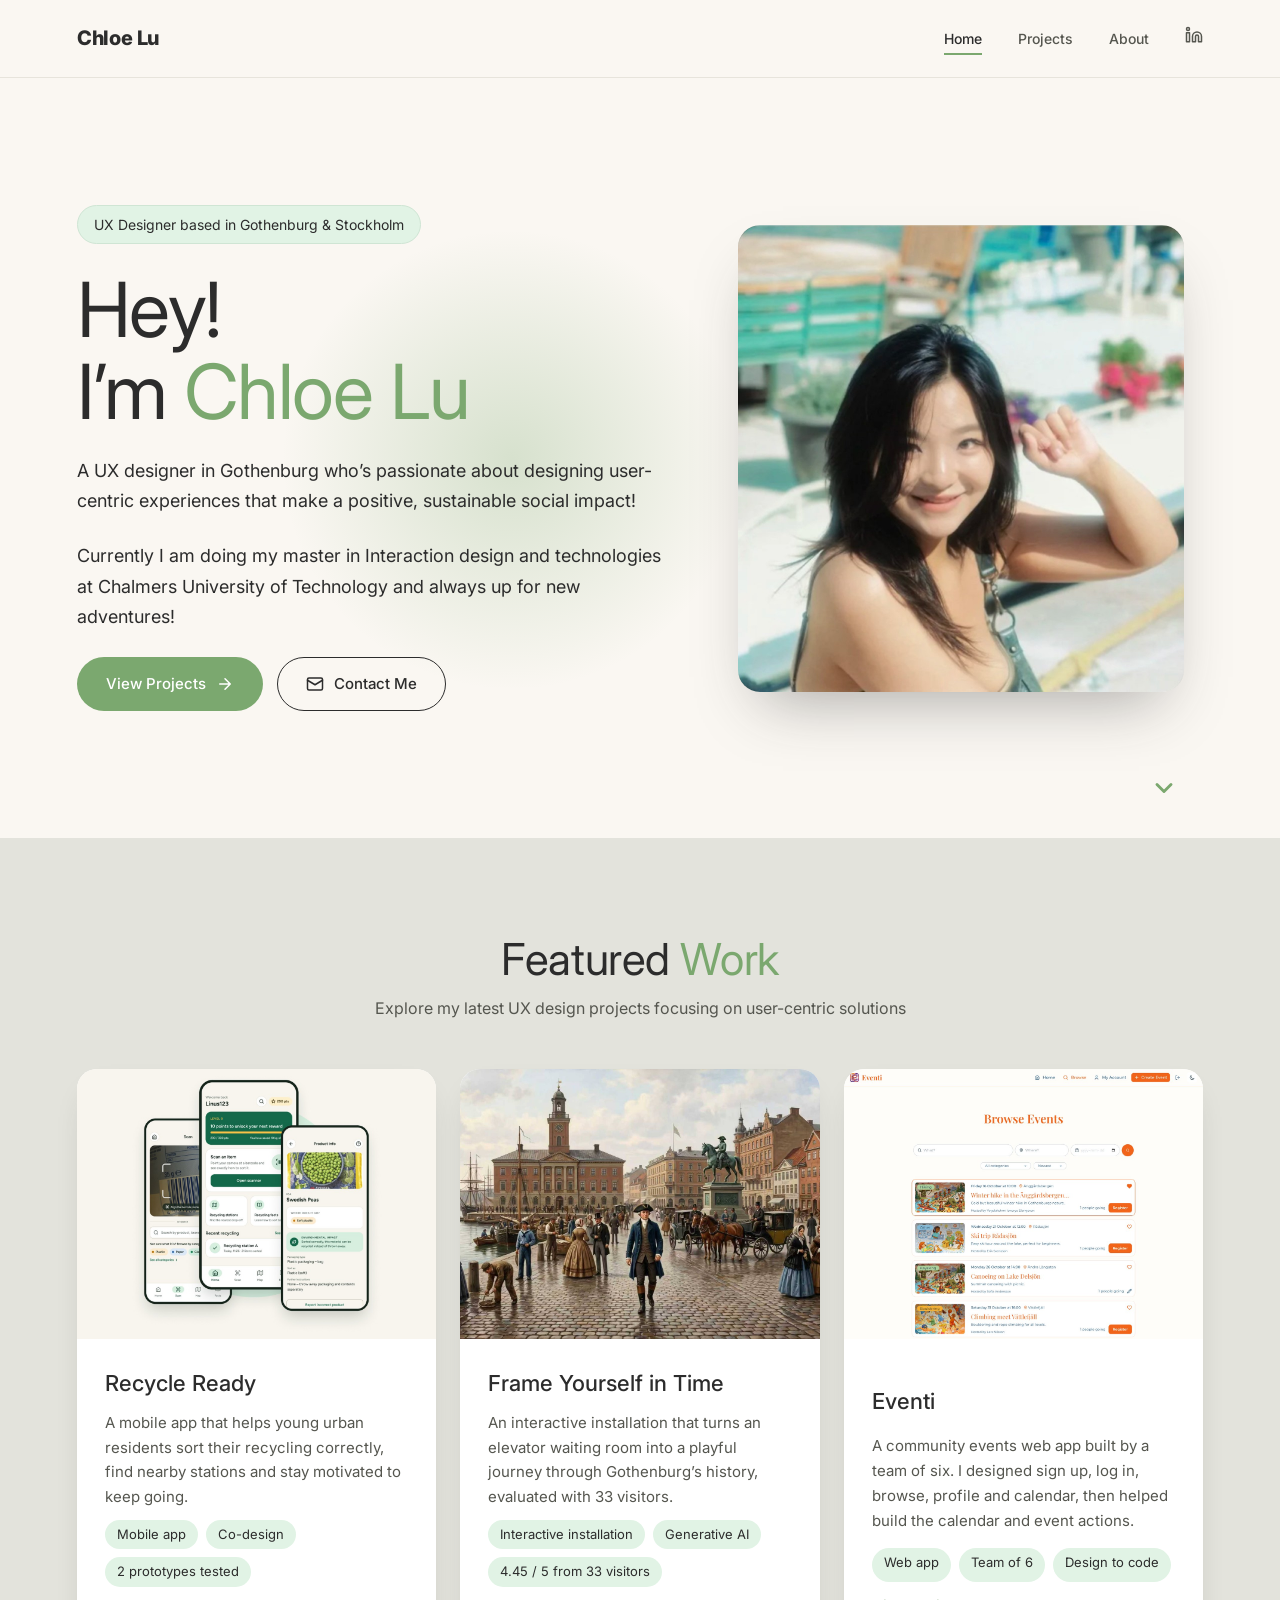
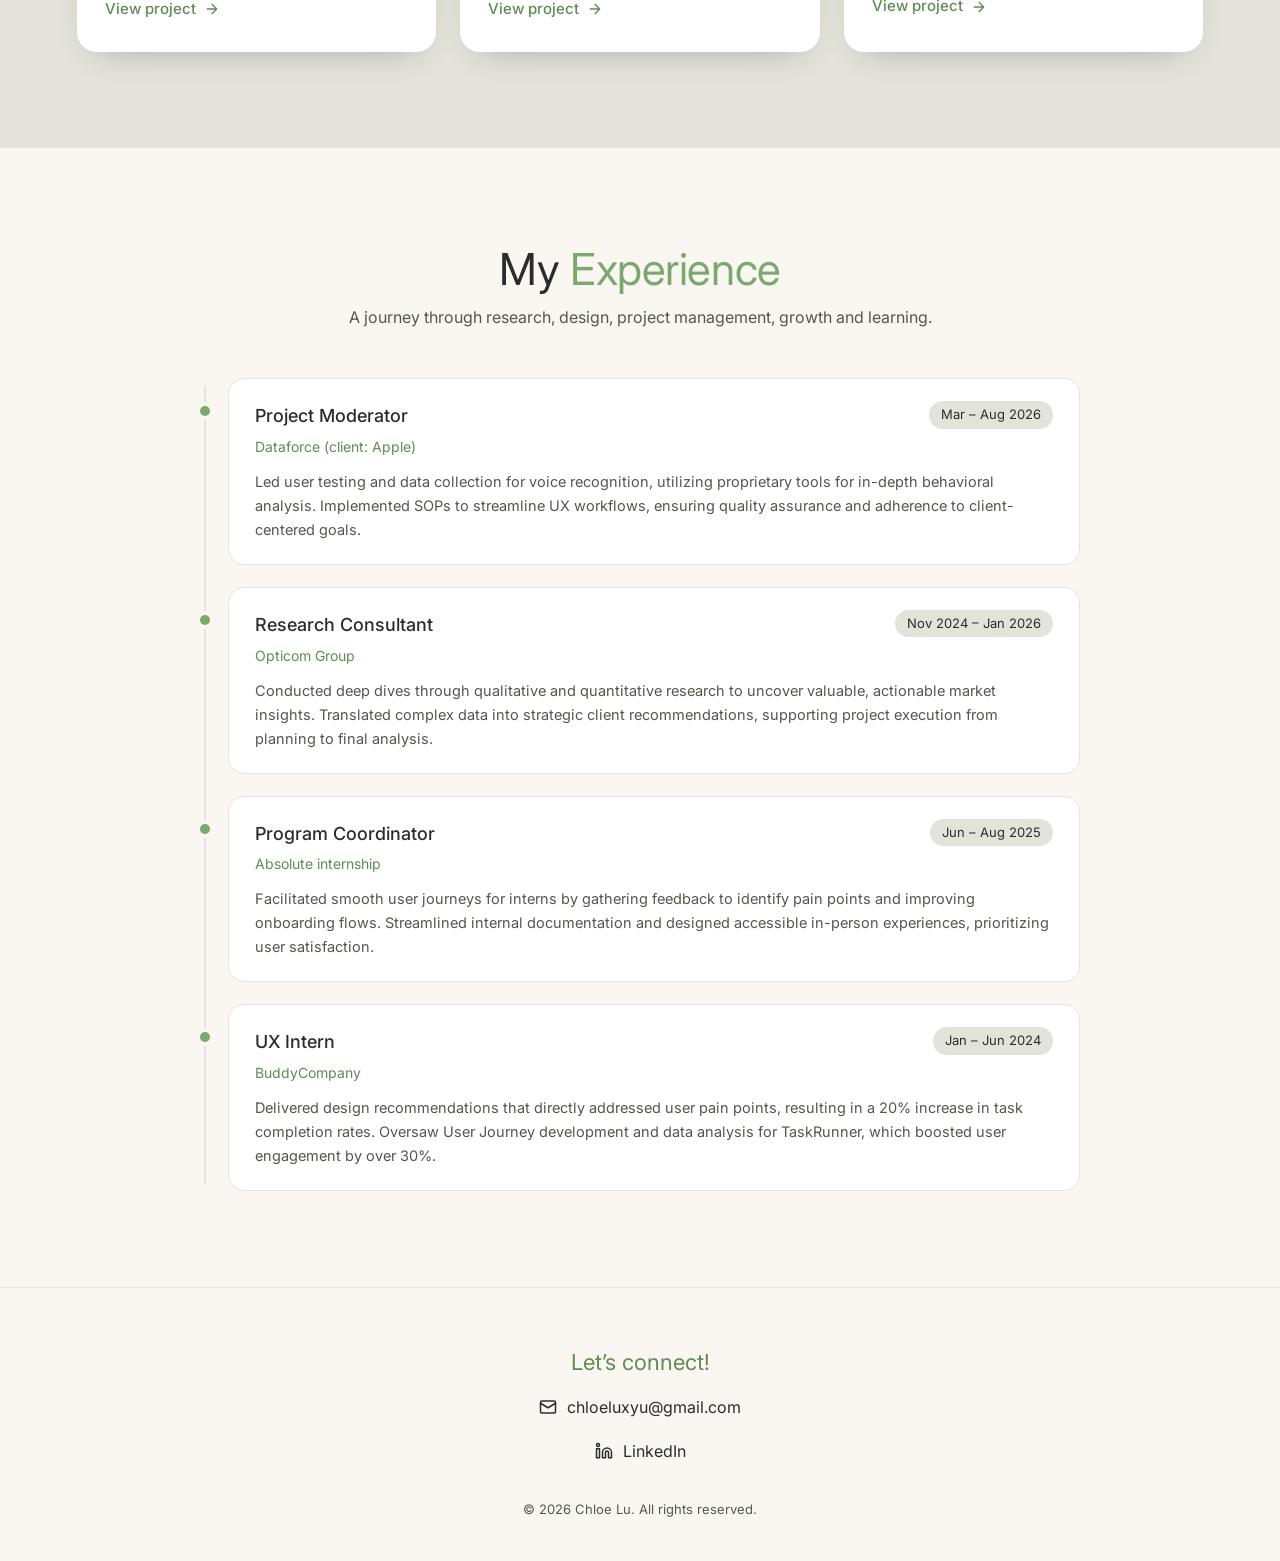
==== index.html @ 7fa3a03c "Fix broken span tag; note availability in Gothenburg and Stockholm" ====
<!doctype html>
<html lang="en">
<head>
  <meta charset="utf-8">
  <meta name="viewport" content="width=device-width, initial-scale=1">
  <title>Chloe Lu · UX Designer in Gothenburg</title>
  <meta name="description" content="Chloe Lu is a UX designer in Gothenburg, studying Interaction Design and Technologies at Chalmers. Case studies in recycling, generative AI and public space.">
  <meta property="og:title" content="Chloe Lu · UX Designer in Gothenburg">
  <meta property="og:description" content="User-centric design for a more sustainable future. Selected work: Recycle Ready and Frame Yourself in Time.">
  <meta property="og:image" content="assets/img/chloe-hero.jpg">
  <link rel="preconnect" href="https://fonts.googleapis.com">
  <link rel="preconnect" href="https://fonts.gstatic.com" crossorigin>
  <link href="https://fonts.googleapis.com/css2?family=Inter:wght@300;400;500;600;800&display=swap" rel="stylesheet">
  <link rel="stylesheet" href="assets/css/home.css">
</head>
<body>
  <a class="skip" href="#main">Skip to content</a>

  <header class="site-header">
    <div class="wrap">
      <a class="brand" href="index.html">Chloe Lu</a>
      <nav class="nav" aria-label="Main">
        <ul>
          <li><a href="index.html" aria-current="page">Home</a></li>
          <li><a href="index.html#projects">Projects</a></li>
          <li><a href="about.html">About</a></li>
          <li><a class="icon-link" href="https://www.linkedin.com/in/chloe-l-699b5a232/" target="_blank" rel="noopener" aria-label="Chloe Lu on LinkedIn"><svg width="18" height="18" viewBox="0 0 24 24" fill="none" stroke="currentColor" stroke-width="2" stroke-linecap="round" stroke-linejoin="round" aria-hidden="true"><path d="M16 8a6 6 0 016 6v7h-4v-7a2 2 0 00-4 0v7h-4v-7a6 6 0 016-6zM2 9h4v12H2zM4 2a2 2 0 110 4 2 2 0 010-4z"/></svg></a></li>
        </ul>
      </nav>
    </div>
  </header>

  <main id="main">
    <!-- HERO -->
    <section class="hero" aria-labelledby="hero-title">
      <div class="wrap">
        <div class="hero-text">
          <span class="tag">UX Designer based in Gothenburg &amp; Stockholm</span>
          <h1 class="h1" id="hero-title">Hey!<br>I’m <span class="accent">Chloe Lu</span></h1>
          <p>A UX designer in Gothenburg who’s passionate about designing user-centric experiences that make a positive, sustainable social impact!</p>
          <p>Currently I am doing my master in Interaction design and technologies at Chalmers University of Technology and always up for new adventures!</p>
          <div class="btn-row">
            <a class="btn primary" href="#projects">View Projects <svg viewBox="0 0 24 24" fill="none" stroke="currentColor" stroke-width="2" stroke-linecap="round" stroke-linejoin="round" aria-hidden="true"><path d="M5 12h14M12 5l7 7-7 7"/></svg></a>
            <a class="btn ghost" href="mailto:chloeluxyu@gmail.com"><svg viewBox="0 0 24 24" fill="none" stroke="currentColor" stroke-width="2" stroke-linecap="round" stroke-linejoin="round" aria-hidden="true"><rect x="2" y="4" width="20" height="16" rx="2"/><path d="M22 7l-10 6L2 7"/></svg> Contact Me</a>
          </div>
        </div>
        <div class="portrait">
          <img src="assets/img/chloe-hero.jpg" alt="Portrait of Chloe Lu smiling" width="446" height="467">
        </div>
      </div>
      <svg class="chev" viewBox="0 0 24 24" fill="none" stroke="currentColor" stroke-width="2.5" stroke-linecap="round" stroke-linejoin="round" aria-hidden="true"><path d="M6 9l6 6 6-6"/></svg>
    </section>

    <!-- FEATURED WORK -->
    <section class="featured" id="projects" aria-labelledby="work-title">
      <div class="wrap">
        <h2 class="h2" id="work-title">Featured <span class="accent">Work</span></h2>
        <p class="sub">Explore my latest UX design projects focusing on user-centric solutions</p>
        <div class="cards">
          <a class="work" href="projects/recycle-ready.html">
            <img src="assets/img/card-recycle-ready.jpg" alt="Screens from the Recycle Ready recycling app" loading="lazy">
            <div class="body">
              <h3>Recycle Ready</h3>
              <p>A mobile app that helps young urban residents sort their recycling correctly, find nearby stations and stay motivated to keep going.</p>
              <div class="badges"><span class="badge">Mobile app</span><span class="badge">Co-design</span><span class="badge">2 prototypes tested</span></div>
              <span class="link">View project <svg width="16" height="16" viewBox="0 0 24 24" fill="none" stroke="currentColor" stroke-width="2" stroke-linecap="round" stroke-linejoin="round" aria-hidden="true"><path d="M5 12h14M12 5l7 7-7 7"/></svg></span>
            </div>
          </a>
          <a class="work" href="projects/frame-yourself-in-time.html">
            <img src="assets/img/card-frame-yourself-in-time.jpg" alt="Painting of Gustav Adolfs Torg in 1861 with a visitor's historical character walking through the square" loading="lazy">
            <div class="body">
              <h3>Frame Yourself in Time</h3>
              <p>An interactive installation that turns an elevator waiting room into a playful journey through Gothenburg’s history, evaluated with 33 visitors.</p>
              <div class="badges"><span class="badge">Interactive installation</span><span class="badge">Generative AI</span><span class="badge">4.45 / 5 from 33 visitors</span></div>
              <span class="link">View project <svg width="16" height="16" viewBox="0 0 24 24" fill="none" stroke="currentColor" stroke-width="2" stroke-linecap="round" stroke-linejoin="round" aria-hidden="true"><path d="M5 12h14M12 5l7 7-7 7"/></svg></span>
            </div>
          </a>
          <a class="work" href="projects/eventi.html">
            <img src="assets/img/card-eventi.jpg" alt="The Eventi app's Browse Events page" loading="lazy">
            <div class="body">
              <h3>Eventi</h3>
              <p>A community events web app built by a team of six. I designed sign up, log in, browse, profile and calendar, then helped build the calendar and event actions.</p>
              <div class="badges"><span class="badge">Web app</span><span class="badge">Team of 6</span><span class="badge">Design to code</span></div>
              <span class="link">View project <svg width="16" height="16" viewBox="0 0 24 24" fill="none" stroke="currentColor" stroke-width="2" stroke-linecap="round" stroke-linejoin="round" aria-hidden="true"><path d="M5 12h14M12 5l7 7-7 7"/></svg></span>
            </div>
          </a>
        </div>
      </div>
    </section>

    <!-- EXPERIENCE -->
    <section class="experience" aria-labelledby="exp-title">
      <div class="wrap">
        <h2 class="h2" id="exp-title">My <span class="accent">Experience</span></h2>
        <p class="sub">A journey through research, design, project management, growth and learning.</p>
        <ol class="timeline">
 <li><article class="role">
            <div class="top"><h3>Project Moderator</h3><span class="when">Mar – Aug 2026</span></div>
            <span class="org">Dataforce (client: Apple)</span>
            <p>Led user testing and data collection for voice recognition, utilizing proprietary tools for in-depth behavioral analysis. Implemented SOPs to streamline UX workflows, ensuring quality assurance and adherence to client-centered goals.</p>
          </article></li>
          <li><article class="role">
            <div class="top"><h3>Research Consultant</h3><span class="when">Nov 2024 – Jan 2026</span></div>
            <span class="org">Opticom Group</span>
            <p>Conducted deep dives through qualitative and quantitative research to uncover valuable, actionable market insights. Translated complex data into strategic client recommendations, supporting project execution from planning to final analysis.</p>
          </article></li>
          <li><article class="role">
            <div class="top"><h3>Program Coordinator</h3><span class="when">Jun – Aug 2025</span></div>
            <span class="org">Absolute internship</span>
            <p>Facilitated smooth user journeys for interns by gathering feedback to identify pain points and improving onboarding flows. Streamlined internal documentation and designed accessible in-person experiences, prioritizing user satisfaction.</p>
          </article></li>
          <li><article class="role">
            <div class="top"><h3>UX Intern</h3><span class="when">Jan – Jun 2024</span></div>
            <span class="org">BuddyCompany</span>
            <p>Delivered design recommendations that directly addressed user pain points, resulting in a 20% increase in task completion rates. Oversaw User Journey development and data analysis for TaskRunner, which boosted user engagement by over 30%.</p>
          </article></li>
        </ol>
      </div>
    </section>

    <!-- CONNECT -->
    <section class="connect" id="contact" aria-labelledby="connect-title">
      <div class="wrap">
        <h2 id="connect-title">Let’s connect!</h2>
        <a class="mail" href="mailto:chloeluxyu@gmail.com"><svg width="18" height="18" viewBox="0 0 24 24" fill="none" stroke="currentColor" stroke-width="2" stroke-linecap="round" stroke-linejoin="round" aria-hidden="true"><rect x="2" y="4" width="20" height="16" rx="2"/><path d="M22 7l-10 6L2 7"/></svg> chloeluxyu@gmail.com</a>
        <p style="margin:14px 0 0"><a class="mail" href="https://www.linkedin.com/in/chloe-l-699b5a232/" target="_blank" rel="noopener"><svg width="18" height="18" viewBox="0 0 24 24" fill="none" stroke="currentColor" stroke-width="2" stroke-linecap="round" stroke-linejoin="round" aria-hidden="true"><path d="M16 8a6 6 0 016 6v7h-4v-7a2 2 0 00-4 0v7h-4v-7a6 6 0 016-6zM2 9h4v12H2zM4 2a2 2 0 110 4 2 2 0 010-4z"/></svg> LinkedIn</a></p>
        <small>© 2026 Chloe Lu. All rights reserved.</small>
      </div>
    </section>
  </main>
</body>
</html>
---- assets/css/home.css ----
/* Chloe Lu portfolio – Home and About
   Palette and type taken from the Figma "Portfolio website" file. */

:root {
  --bg: #faf7f2;
  --card: #ffffff;
  --ink: #2c2c2c;
  --ink-soft: #55564f;
  --sage: #7ba86f;
  --sage-deep: #5f8c54;
  --mint: #e1f3e5;
  --mist: #e3e3dc;
  --sand: #d7c7a2;
  --line: #e7e4dc;
  --radius: 20px;
  --maxw: 1180px;
  --gutter: clamp(20px, 6vw, 100px);
  --font: "Inter", system-ui, -apple-system, "Segoe UI", Roboto, sans-serif;
}

*, *::before, *::after { box-sizing: border-box; }
html { scroll-behavior: smooth; }
body { margin: 0; font-family: var(--font); font-size: 16px; line-height: 1.65; color: var(--ink); background: var(--bg); -webkit-font-smoothing: antialiased; }
img { display: block; max-width: 100%; }
a { color: inherit; }
:focus-visible { outline: 3px solid var(--sage); outline-offset: 3px; border-radius: 8px; }

.skip { position: absolute; left: -999px; top: 0; background: var(--ink); color: #fff; padding: 10px 16px; z-index: 100; border-radius: 0 0 12px 0; }
.skip:focus { left: 0; }

.wrap { width: 100%; max-width: calc(var(--maxw) + var(--gutter) * 2); margin: 0 auto; padding-inline: var(--gutter); }
.accent { color: var(--sage); }
section[id] { scroll-margin-top: 72px; }

/* header */
.site-header { border-bottom: 1px solid var(--line); background: var(--bg); position: sticky; top: 0; z-index: 20; }
.site-header .wrap { display: flex; align-items: center; justify-content: space-between; padding-block: 22px; }
.brand { font-weight: 800; font-size: 20px; text-decoration: none; letter-spacing: -0.01em; }
.nav ul { display: flex; gap: 36px; list-style: none; margin: 0; padding: 0; }
.nav a { text-decoration: none; font-size: 14px; font-weight: 500; color: var(--ink-soft); padding-bottom: 6px; border-bottom: 2px solid transparent; }
.nav a:hover { color: var(--ink); }
.nav a[aria-current="page"] { color: var(--ink); border-bottom-color: var(--sage); }

/* buttons */
.btn-row { display: flex; flex-wrap: wrap; gap: 14px; }
.btn { display: inline-flex; align-items: center; gap: 10px; padding: 14px 28px; border-radius: 999px; font-weight: 500; font-size: 15px; text-decoration: none; border: 1.5px solid transparent; transition: transform .15s ease, box-shadow .15s ease, background .15s ease; }
.btn:hover { transform: translateY(-2px); box-shadow: 0 10px 22px -12px rgba(44,44,44,.45); }
.btn svg { width: 18px; height: 18px; flex: none; }
.btn.primary { background: var(--sage); color: #fff; }
.btn.primary:hover { background: var(--sage-deep); }
.btn.ghost { background: transparent; border-color: var(--ink); color: var(--ink); }
.btn.on-sage { border-color: #fff; color: #fff; }
.btn.on-sage.solid { background: #fff; color: var(--ink); }

/* headings */
.h1 { font-size: clamp(48px, 7vw, 76px); line-height: 1.08; font-weight: 400; letter-spacing: -0.02em; margin: 0; }
.h2 { font-size: clamp(32px, 4vw, 44px); line-height: 1.15; font-weight: 400; letter-spacing: -0.01em; margin: 0; text-align: center; }
.sub { text-align: center; color: var(--ink-soft); margin: 10px 0 0; }
.tag { display: inline-block; padding: 7px 16px; border-radius: 999px; background: var(--mint); border: 1px solid #cfe5d4; font-size: 14px; }

/* hero */
.hero { position: relative; overflow: hidden; }
.hero .wrap { display: grid; grid-template-columns: 1.1fr .9fr; gap: 48px; align-items: center; min-height: min(86vh, 760px); padding-block: 72px; }
.hero::before { content: ""; position: absolute; left: 22%; top: 20%; width: 460px; height: 460px; border-radius: 50%; background: radial-gradient(closest-side, rgba(123,168,111,.28), rgba(123,168,111,0)); pointer-events: none; }
.hero-text { position: relative; display: grid; gap: 24px; justify-items: start; }
.hero-text p { margin: 0; max-width: 34em; font-size: 18px; line-height: 1.7; }
.portrait { position: relative; justify-self: center; width: min(446px, 100%); }
.portrait img { width: 100%; aspect-ratio: 446 / 467; object-fit: cover; border-radius: 22px; box-shadow: 0 30px 60px -24px rgba(44,44,44,.4); }
.chev { position: absolute; right: 8%; bottom: 36px; width: 28px; color: var(--sage); }

/* featured work */
.featured { background: var(--mist); padding-block: clamp(56px, 8vw, 96px); }
.cards { display: grid; grid-template-columns: repeat(auto-fit, minmax(300px, 1fr)); gap: 32px; margin-top: 48px; }
@media (min-width: 1100px) { .cards { grid-template-columns: repeat(3, 1fr); gap: 24px; } }
.work { display: grid; background: var(--card); border-radius: var(--radius); overflow: hidden; text-decoration: none; box-shadow: 0 14px 34px -22px rgba(44,44,44,.45); transition: transform .2s ease, box-shadow .2s ease; }
.work:hover { transform: translateY(-4px); box-shadow: 0 24px 44px -22px rgba(44,44,44,.5); }
.work img { width: 100%; aspect-ratio: 4 / 3; object-fit: cover; }
.work .body { padding: 26px 28px 30px; display: grid; gap: 10px; }
.work h3 { margin: 0; font-size: 22px; font-weight: 500; }
.work p { margin: 0; color: var(--ink-soft); font-size: 15px; }
.badges { display: flex; flex-wrap: wrap; gap: 8px; }
.badge { padding: 4px 12px; border-radius: 999px; background: var(--mint); font-size: 13px; }
.link { color: var(--sage-deep); font-weight: 500; font-size: 15px; display: inline-flex; gap: 8px; align-items: center; }

/* experience */
.experience { padding-block: clamp(56px, 8vw, 96px); }
.timeline { list-style: none; margin: 48px auto 0; padding: 0 0 0 28px; max-width: 880px; position: relative; display: grid; gap: 22px; }
.timeline::before { content: ""; position: absolute; left: 4px; top: 8px; bottom: 8px; width: 2px; background: var(--line); }
.timeline li { position: relative; }
.timeline li::before { content: ""; position: absolute; left: -28px; top: 28px; width: 10px; height: 10px; border-radius: 50%; background: var(--sage); box-shadow: 0 0 0 4px var(--bg); }
.role { background: var(--card); border: 1px solid var(--line); border-radius: 16px; padding: 22px 26px; display: grid; gap: 4px; }
.role .top { display: flex; justify-content: space-between; align-items: flex-start; gap: 16px; }
.role h3 { margin: 0; font-size: 18px; font-weight: 500; }
.role .org { color: var(--sage-deep); font-size: 14px; }
.role .when { white-space: nowrap; background: var(--mist); font-size: 13px; padding: 3px 12px; border-radius: 999px; }
.role p { margin: 8px 0 0; font-size: 14.5px; color: var(--ink-soft); }

/* connect */
.connect { text-align: center; padding-block: 56px 40px; border-top: 1px solid var(--line); }
.connect h2 { margin: 0 0 14px; font-size: 22px; font-weight: 400; color: var(--sage-deep); }
.connect a.mail { display: inline-flex; gap: 10px; align-items: center; text-decoration: none; }
.connect a.mail:hover { color: var(--sage-deep); }
.connect small { display: block; margin-top: 32px; color: var(--ink-soft); font-size: 13px; }

/* ---------- About ---------- */
.about-hero { background: var(--mint); position: relative; overflow: hidden; }
.about-hero .wrap { display: grid; grid-template-columns: 1.2fr .8fr; gap: 56px; align-items: center; padding-block: 72px; }
.about-hero .text { display: grid; gap: 20px; justify-items: start; }
.about-hero .role-line { margin: 0; font-size: 18px; color: var(--ink-soft); }
.about-hero .bio { margin: 6px 0 0; max-width: 36em; font-size: 16.5px; line-height: 1.75; }
.about-hero .photo { justify-self: center; width: min(360px, 100%); }
.about-hero .photo img { width: 100%; aspect-ratio: 576 / 825; object-fit: cover; border-radius: 22px; box-shadow: 0 30px 60px -24px rgba(44,44,44,.4); }
.section { padding-block: clamp(56px, 8vw, 96px); }
.panel { background: var(--mist); }
.grid-2 { display: grid; grid-template-columns: repeat(2, 1fr); gap: 28px; margin-top: 44px; }
.grid-3 { display: grid; grid-template-columns: repeat(3, 1fr); gap: 24px; margin-top: 44px; }
.tile { background: var(--card); border: 1px solid var(--line); border-radius: var(--radius); padding: 32px; display: grid; gap: 12px; align-content: start; }
.tile .ico { width: 44px; height: 44px; border-radius: 50%; background: var(--mint); display: grid; place-items: center; color: var(--sage-deep); }
.tile .ico svg { width: 22px; height: 22px; }
.tile h3 { margin: 6px 0 0; font-size: 19px; font-weight: 500; }
.tile p { margin: 0; color: var(--ink-soft); font-size: 15px; }
.moments { display: flex; flex-wrap: wrap; justify-content: center; gap: 32px 44px; margin-top: 44px; }
.moment { display: grid; justify-items: center; gap: 12px; font-size: 14px; }
.moment span.emoji { width: 84px; height: 84px; border-radius: 50%; background: var(--card); display: grid; place-items: center; font-size: 40px; box-shadow: 0 12px 24px -16px rgba(44,44,44,.5); transition: transform .2s ease; }
.moment:hover span.emoji { transform: translateY(-6px) scale(1.05); }
.cta { background: var(--sage); color: #fff; text-align: center; padding-block: 72px; }
.cta h2 { margin: 0; font-size: clamp(28px, 3.4vw, 36px); font-weight: 400; }
.cta p { max-width: 30em; margin: 14px auto 28px; opacity: .95; }
.cta .btn-row { justify-content: center; }

@media (max-width: 900px) {
  .hero .wrap, .about-hero .wrap { grid-template-columns: 1fr; padding-block: 48px; min-height: 0; }
  .portrait, .about-hero .photo { order: -1; width: min(320px, 80%); }
  .hero::before { left: 5%; top: 6%; }
  .chev { display: none; }
  .cards, .grid-2, .grid-3 { grid-template-columns: 1fr; }
  .site-header .wrap { padding-block: 16px; }
  .nav ul { gap: 20px; }
}
@media (max-width: 560px) {
  .role .top { flex-direction: column; gap: 6px; }
  .moments { gap: 24px 28px; }
}
@media (prefers-reduced-motion: reduce) {
  html { scroll-behavior: auto; }
  .btn, .work, .moment span.emoji { transition: none; }
}

.nav a.icon-link { display: inline-flex; padding-bottom: 6px; color: var(--ink-soft); }
.nav a.icon-link:hover { color: var(--sage-deep); }

/* ---------- Life in Moments ---------- */
.moments-sec { background: var(--mist); }
.bubbles { position: relative; display: flex; flex-wrap: wrap; justify-content: center; align-items: flex-start; gap: 20px 36px; margin: 48px auto 8px; max-width: 980px; min-height: 250px; }
.bubble { all: unset; box-sizing: border-box; cursor: pointer; display: grid; justify-items: center; gap: 12px; font-size: 14px; color: var(--ink); animation: bob 6s ease-in-out infinite; }
.bubble .orb { width: 110px; height: 110px; border-radius: 50%; background: rgba(255,255,255,.7); box-shadow: 0 14px 28px -18px rgba(44,44,44,.55), inset 0 0 0 8px rgba(225,243,229,.9); display: grid; place-items: center; font-size: 52px; transition: transform .25s ease, box-shadow .25s ease; }
.bubble:hover .orb, .bubble:focus-visible .orb { transform: scale(1.08); box-shadow: 0 22px 34px -18px rgba(44,44,44,.6), inset 0 0 0 8px rgba(123,168,111,.35); }
.bubble[aria-expanded="true"] .orb { background: var(--sage); box-shadow: 0 18px 30px -16px rgba(95,140,84,.8); }
.bubble:focus-visible { outline: 3px solid var(--sage); outline-offset: 6px; border-radius: 24px; }
.b1 { animation-delay: 0s; margin-top: 8px; } .b2 { animation-delay: -1.2s; margin-top: 56px; } .b3 { animation-delay: -2.4s; margin-top: 0; }
.b4 { animation-delay: -3.6s; margin-top: 44px; } .b5 { animation-delay: -4.8s; margin-top: 12px; }
@keyframes bob { 0%,100% { transform: translateY(0); } 50% { transform: translateY(-12px); } }

.gallery-panel { position: relative; margin: 36px auto 0; padding: 36px 28px 32px; background: var(--card); border: 1px solid var(--line); border-radius: 28px; box-shadow: 0 30px 60px -34px rgba(44,44,44,.5); text-align: center; }
.gallery-panel[hidden] { display: none; }
.gallery-panel.in { animation: panelIn .35s ease both; }
@keyframes panelIn { from { opacity: 0; transform: translateY(14px) scale(.985); } to { opacity: 1; transform: none; } }
.g-emoji { font-size: 40px; line-height: 1; }
.g-title { margin: 6px 0 24px; font-size: 32px; font-weight: 400; }
.g-close { all: unset; cursor: pointer; position: absolute; top: 18px; right: 18px; width: 40px; height: 40px; border-radius: 50%; background: #fff; box-shadow: 0 4px 12px rgba(44,44,44,.18); display: grid; place-items: center; }
.g-close:hover { background: var(--mint); }
.g-close:focus-visible { outline: 3px solid var(--sage); outline-offset: 3px; }
.g-row { display: flex; gap: 16px; overflow-x: auto; padding: 8px 4px 18px; scroll-snap-type: x proximity; justify-content: safe center; }
.g-row figure { margin: 0; flex: 0 0 auto; scroll-snap-align: center; }
.g-row img { height: 300px; width: 349px; max-width: 78vw; object-fit: cover; border-radius: 16px; box-shadow: 0 14px 26px -16px rgba(44,44,44,.55); background: var(--mist); transition: transform .25s ease; }
.g-row img:hover { transform: translateY(-4px); }

@media (max-width: 700px) {
  .bubble .orb { width: 88px; height: 88px; font-size: 42px; }
  .bubbles { gap: 16px 20px; }
  .b2, .b4 { margin-top: 24px; }
  .g-row img { height: 256px; width: 298px; }
  .gallery-panel { padding: 30px 14px 22px; }
}
@media (prefers-reduced-motion: reduce) { .bubble, .gallery-panel.in { animation: none; } .bubble .orb, .g-row img { transition: none; } }
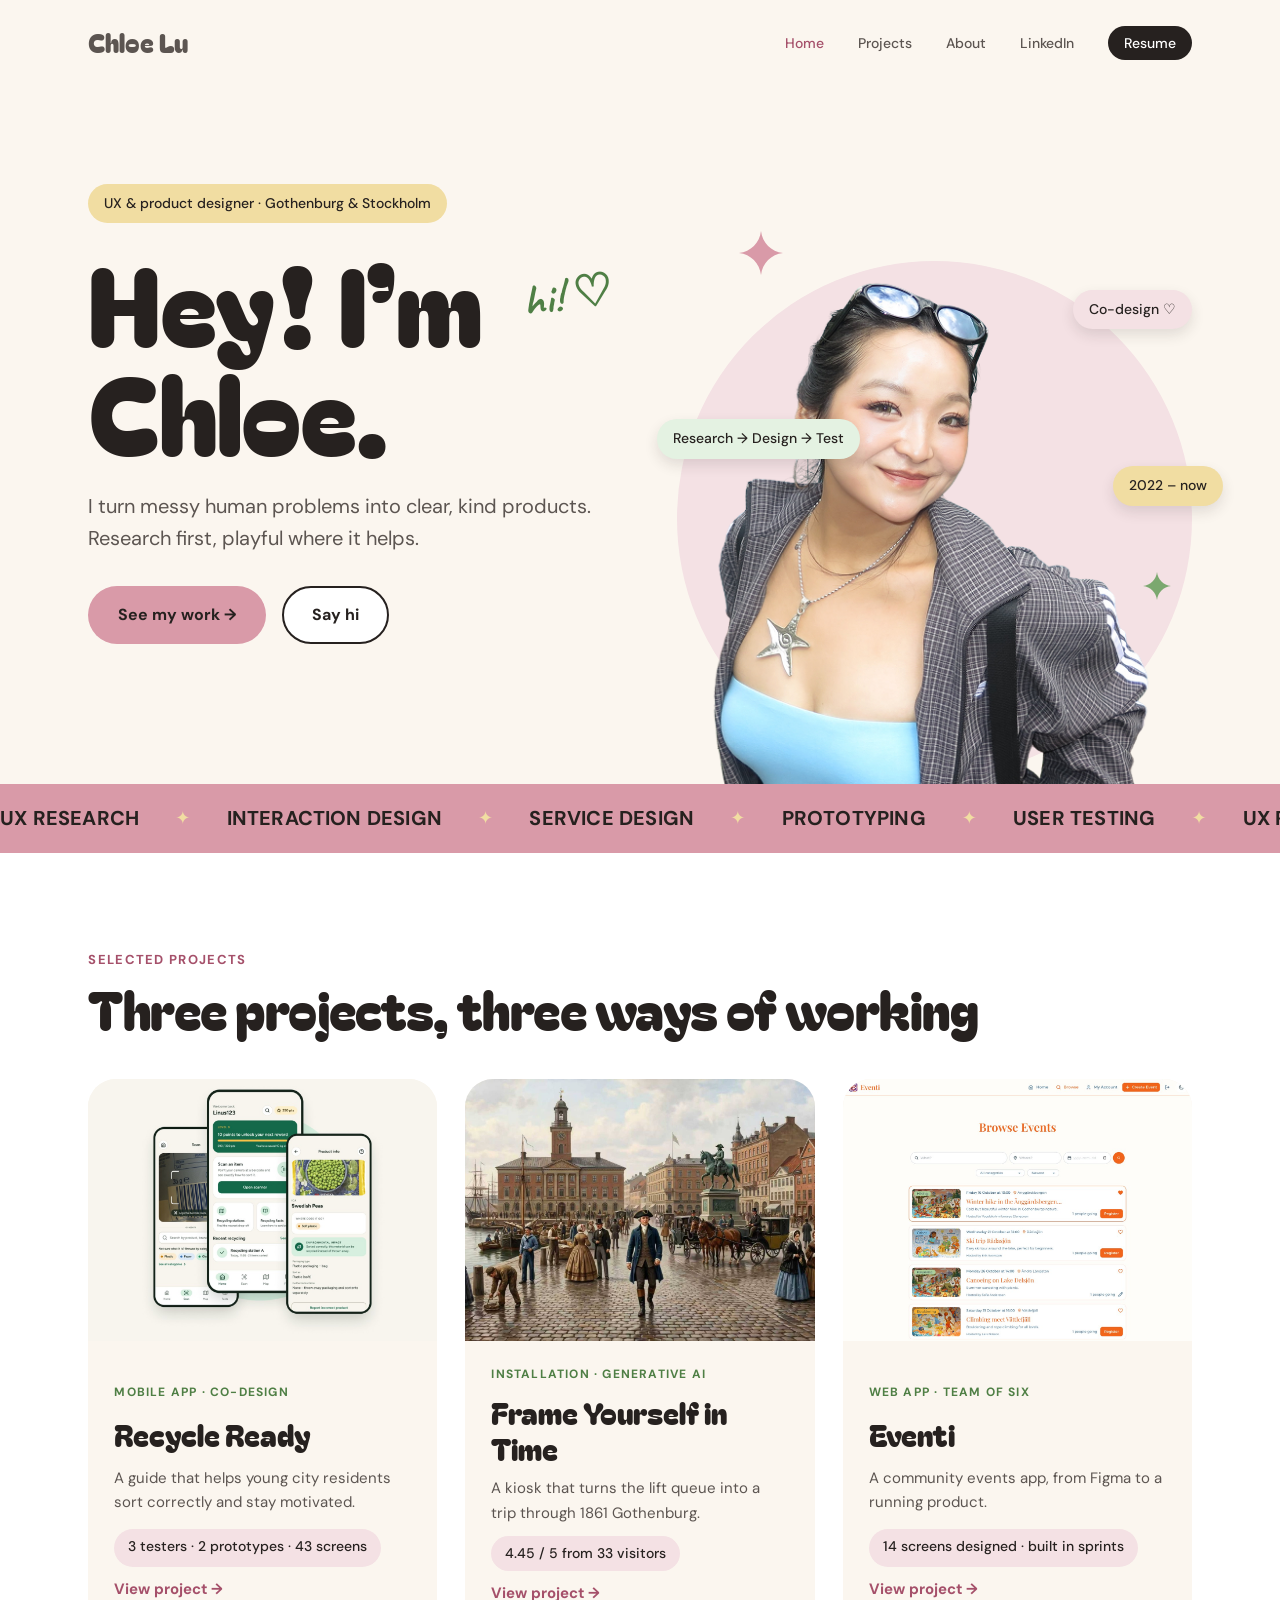
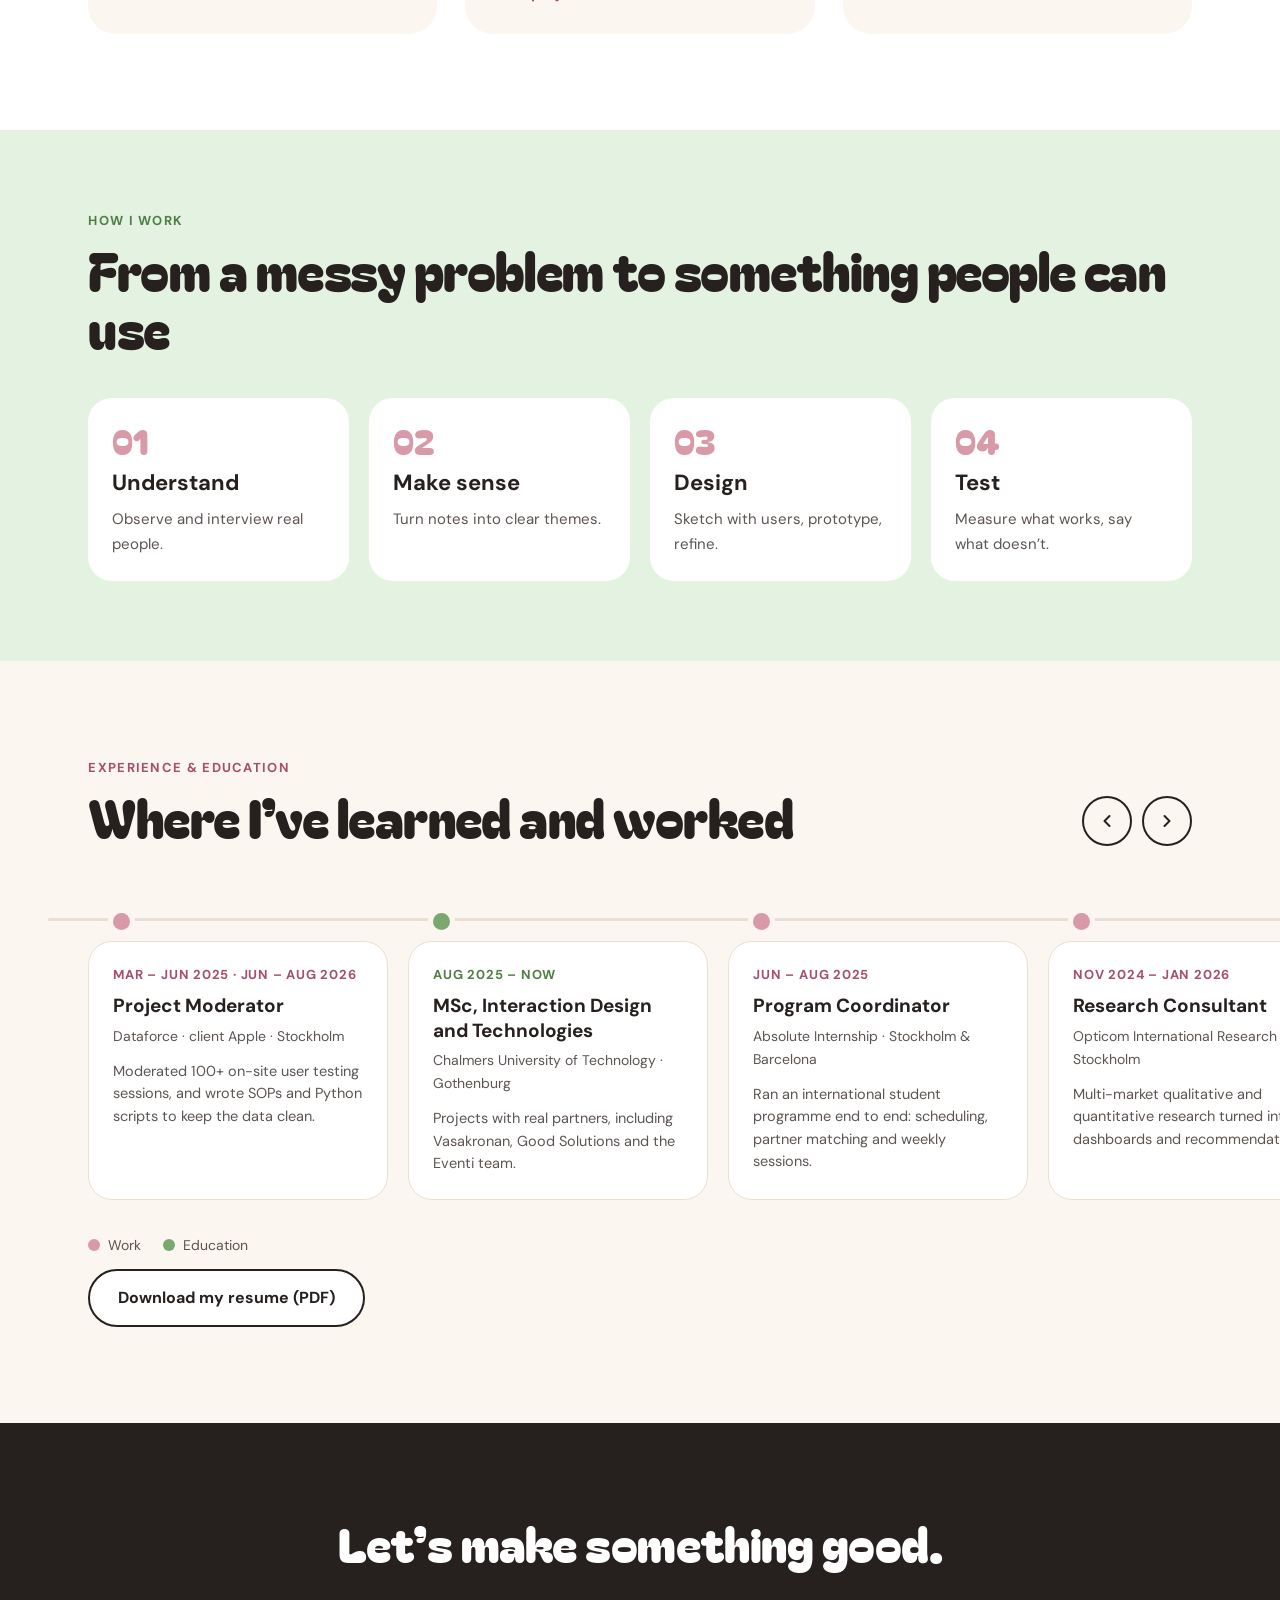
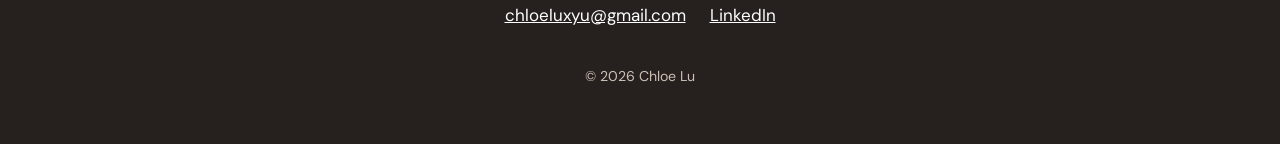
==== commit 7344d837: "Homepage v2: dusty rose theme, cut-out hero, horizontal timeline, resume links (PDF not yet added)" ====
--- a/index.html
+++ b/index.html
@@ -3,130 +3,163 @@
 <head>
   <meta charset="utf-8">
   <meta name="viewport" content="width=device-width, initial-scale=1">
-  <title>Chloe Lu · UX Designer in Gothenburg</title>
-  <meta name="description" content="Chloe Lu is a UX designer in Gothenburg, studying Interaction Design and Technologies at Chalmers. Case studies in recycling, generative AI and public space.">
-  <meta property="og:title" content="Chloe Lu · UX Designer in Gothenburg">
-  <meta property="og:description" content="User-centric design for a more sustainable future. Selected work: Recycle Ready and Frame Yourself in Time.">
-  <meta property="og:image" content="assets/img/chloe-hero.jpg">
+  <title>Chloe Lu · UX & product designer in Gothenburg and Stockholm</title>
+  <meta name="description" content="Chloe Lu is a UX and product designer in Gothenburg and Stockholm. Research first, playful where it helps. Selected projects: Recycle Ready, Frame Yourself in Time and Eventi.">
+  <meta property="og:title" content="Chloe Lu · UX & product designer">
+  <meta property="og:description" content="Research first, playful where it helps. Selected projects in recycling, generative AI and community events.">
+  <meta property="og:image" content="assets/img/card-frame-yourself-in-time.jpg">
   <link rel="preconnect" href="https://fonts.googleapis.com">
   <link rel="preconnect" href="https://fonts.gstatic.com" crossorigin>
-  <link href="https://fonts.googleapis.com/css2?family=Inter:wght@300;400;500;600;800&display=swap" rel="stylesheet">
-  <link rel="stylesheet" href="assets/css/home.css">
+  <link href="https://fonts.googleapis.com/css2?family=Bagel+Fat+One&family=Caveat:wght@700&family=DM+Sans:wght@400;500;700&display=swap" rel="stylesheet">
+  <link rel="stylesheet" href="assets/css/home2.css">
 </head>
 <body>
   <a class="skip" href="#main">Skip to content</a>
 
-  <header class="site-header">
+  <header class="hero" aria-label="Introduction">
     <div class="wrap">
-      <a class="brand" href="index.html">Chloe Lu</a>
       <nav class="nav" aria-label="Main">
+        <a class="brand" href="index.html">Chloe Lu</a>
         <ul>
           <li><a href="index.html" aria-current="page">Home</a></li>
-          <li><a href="index.html#projects">Projects</a></li>
+          <li><a href="#projects">Projects</a></li>
           <li><a href="about.html">About</a></li>
-          <li><a class="icon-link" href="https://www.linkedin.com/in/chloe-l-699b5a232/" target="_blank" rel="noopener" aria-label="Chloe Lu on LinkedIn"><svg width="18" height="18" viewBox="0 0 24 24" fill="none" stroke="currentColor" stroke-width="2" stroke-linecap="round" stroke-linejoin="round" aria-hidden="true"><path d="M16 8a6 6 0 016 6v7h-4v-7a2 2 0 00-4 0v7h-4v-7a6 6 0 016-6zM2 9h4v12H2zM4 2a2 2 0 110 4 2 2 0 010-4z"/></svg></a></li>
+          <li><a href="https://www.linkedin.com/in/chloe-l-699b5a232/" target="_blank" rel="noopener">LinkedIn</a></li>
+          <li><a class="resume" href="assets/Chloe-Lu-Resume.pdf" target="_blank" rel="noopener">Resume</a></li>
         </ul>
       </nav>
+
+      <div class="hero-grid" id="main">
+        <div class="hero-text">
+          <span class="tag">UX &amp; product designer · Gothenburg &amp; Stockholm</span>
+          <h1 class="display">Hey! I’m<br>Chloe.</h1>
+          <span class="hi" aria-hidden="true">hi! ♡</span>
+          <p class="lead">I turn messy human problems into clear, kind products. Research first, playful where it helps.</p>
+          <div class="btns">
+            <a class="btn primary" href="#projects">See my work →</a>
+            <a class="btn ghost" href="mailto:chloeluxyu@gmail.com">Say hi</a>
+          </div>
+        </div>
+
+        <div class="stage">
+          <div class="disc" aria-hidden="true"></div>
+          <img class="me" src="assets/img/Cut-out.png" width="470" height="521" alt="Chloe Lu smiling, with sunglasses on her head and a checked jacket">
+          <span class="sticker s1" aria-hidden="true">Research → Design → Test</span>
+          <span class="sticker s2" aria-hidden="true">Co-design ♡</span>
+          <span class="sticker s3" aria-hidden="true">2022 – now</span>
+          <svg class="spark a" viewBox="0 0 24 24" fill="currentColor" aria-hidden="true"><path d="M12 0c.7 6.4 5.6 11.3 12 12-6.4.7-11.3 5.6-12 12-.7-6.4-5.6-11.3-12-12C6.4 11.3 11.3 6.4 12 0z"/></svg>
+          <svg class="spark b" viewBox="0 0 24 24" fill="currentColor" aria-hidden="true"><path d="M12 0c.7 6.4 5.6 11.3 12 12-6.4.7-11.3 5.6-12 12-.7-6.4-5.6-11.3-12-12C6.4 11.3 11.3 6.4 12 0z"/></svg>
+        </div>
+      </div>
     </div>
   </header>
 
-  <main id="main">
-    <!-- HERO -->
-    <section class="hero" aria-labelledby="hero-title">
+  <div class="marquee" aria-hidden="true">
+    <div class="track">
+      <span>UX RESEARCH</span><span>INTERACTION DESIGN</span><span>SERVICE DESIGN</span><span>PROTOTYPING</span><span>USER TESTING</span>
+      <span>UX RESEARCH</span><span>INTERACTION DESIGN</span><span>SERVICE DESIGN</span><span>PROTOTYPING</span><span>USER TESTING</span>
+    </div>
+  </div>
+
+  <main>
+    <section class="projects" id="projects" aria-labelledby="proj-title">
       <div class="wrap">
-        <div class="hero-text">
-          <span class="tag">UX Designer based in Gothenburg &amp; Stockholm</span>
-          <h1 class="h1" id="hero-title">Hey!<br>I’m <span class="accent">Chloe Lu</span></h1>
-          <p>A UX designer in Gothenburg who’s passionate about designing user-centric experiences that make a positive, sustainable social impact!</p>
-          <p>Currently I am doing my master in Interaction design and technologies at Chalmers University of Technology and always up for new adventures!</p>
-          <div class="btn-row">
-            <a class="btn primary" href="#projects">View Projects <svg viewBox="0 0 24 24" fill="none" stroke="currentColor" stroke-width="2" stroke-linecap="round" stroke-linejoin="round" aria-hidden="true"><path d="M5 12h14M12 5l7 7-7 7"/></svg></a>
-            <a class="btn ghost" href="mailto:chloeluxyu@gmail.com"><svg viewBox="0 0 24 24" fill="none" stroke="currentColor" stroke-width="2" stroke-linecap="round" stroke-linejoin="round" aria-hidden="true"><rect x="2" y="4" width="20" height="16" rx="2"/><path d="M22 7l-10 6L2 7"/></svg> Contact Me</a>
-          </div>
+        <div class="sec-head">
+          <p class="overline">Selected projects</p>
+          <h2 class="display" id="proj-title">Three projects, three ways of working</h2>
         </div>
-        <div class="portrait">
-          <img src="assets/img/chloe-hero.jpg" alt="Portrait of Chloe Lu smiling" width="446" height="467">
-        </div>
-      </div>
-      <svg class="chev" viewBox="0 0 24 24" fill="none" stroke="currentColor" stroke-width="2.5" stroke-linecap="round" stroke-linejoin="round" aria-hidden="true"><path d="M6 9l6 6 6-6"/></svg>
-    </section>
-
-    <!-- FEATURED WORK -->
-    <section class="featured" id="projects" aria-labelledby="work-title">
-      <div class="wrap">
-        <h2 class="h2" id="work-title">Featured <span class="accent">Work</span></h2>
-        <p class="sub">Explore my latest UX design projects focusing on user-centric solutions</p>
         <div class="cards">
-          <a class="work" href="projects/recycle-ready.html">
+          <a class="card" href="projects/recycle-ready.html">
             <img src="assets/img/card-recycle-ready.jpg" alt="Screens from the Recycle Ready recycling app" loading="lazy">
             <div class="body">
+              <span class="kind">Mobile app · co-design</span>
               <h3>Recycle Ready</h3>
-              <p>A mobile app that helps young urban residents sort their recycling correctly, find nearby stations and stay motivated to keep going.</p>
-              <div class="badges"><span class="badge">Mobile app</span><span class="badge">Co-design</span><span class="badge">2 prototypes tested</span></div>
-              <span class="link">View project <svg width="16" height="16" viewBox="0 0 24 24" fill="none" stroke="currentColor" stroke-width="2" stroke-linecap="round" stroke-linejoin="round" aria-hidden="true"><path d="M5 12h14M12 5l7 7-7 7"/></svg></span>
+              <p>A guide that helps young city residents sort correctly and stay motivated.</p>
+              <span class="chip">3 testers · 2 prototypes · 43 screens</span>
+              <span class="more">View project →</span>
             </div>
           </a>
-          <a class="work" href="projects/frame-yourself-in-time.html">
-            <img src="assets/img/card-frame-yourself-in-time.jpg" alt="Painting of Gustav Adolfs Torg in 1861 with a visitor's historical character walking through the square" loading="lazy">
+          <a class="card" href="projects/frame-yourself-in-time.html">
+            <img src="assets/img/card-frame-yourself-in-time.jpg" alt="A painting of 1861 Gothenburg with a visitor's historical character walking through the square" loading="lazy">
             <div class="body">
+              <span class="kind">Installation · generative AI</span>
               <h3>Frame Yourself in Time</h3>
-              <p>An interactive installation that turns an elevator waiting room into a playful journey through Gothenburg’s history, evaluated with 33 visitors.</p>
-              <div class="badges"><span class="badge">Interactive installation</span><span class="badge">Generative AI</span><span class="badge">4.45 / 5 from 33 visitors</span></div>
-              <span class="link">View project <svg width="16" height="16" viewBox="0 0 24 24" fill="none" stroke="currentColor" stroke-width="2" stroke-linecap="round" stroke-linejoin="round" aria-hidden="true"><path d="M5 12h14M12 5l7 7-7 7"/></svg></span>
+              <p>A kiosk that turns the lift queue into a trip through 1861 Gothenburg.</p>
+              <span class="chip">4.45 / 5 from 33 visitors</span>
+              <span class="more">View project →</span>
             </div>
           </a>
-          <a class="work" href="projects/eventi.html">
+          <a class="card" href="projects/eventi.html">
             <img src="assets/img/card-eventi.jpg" alt="The Eventi app's Browse Events page" loading="lazy">
             <div class="body">
+              <span class="kind">Web app · team of six</span>
               <h3>Eventi</h3>
-              <p>A community events web app built by a team of six. I designed sign up, log in, browse, profile and calendar, then helped build the calendar and event actions.</p>
-              <div class="badges"><span class="badge">Web app</span><span class="badge">Team of 6</span><span class="badge">Design to code</span></div>
-              <span class="link">View project <svg width="16" height="16" viewBox="0 0 24 24" fill="none" stroke="currentColor" stroke-width="2" stroke-linecap="round" stroke-linejoin="round" aria-hidden="true"><path d="M5 12h14M12 5l7 7-7 7"/></svg></span>
+              <p>A community events app, from Figma to a running product.</p>
+              <span class="chip">14 screens designed · built in sprints</span>
+              <span class="more">View project →</span>
             </div>
           </a>
         </div>
       </div>
     </section>
 
-    <!-- EXPERIENCE -->
-    <section class="experience" aria-labelledby="exp-title">
+    <section class="work" aria-labelledby="work-title">
       <div class="wrap">
-        <h2 class="h2" id="exp-title">My <span class="accent">Experience</span></h2>
-        <p class="sub">A journey through research, design, project management, growth and learning.</p>
-        <ol class="timeline">
- <li><article class="role">
-            <div class="top"><h3>Project Moderator</h3><span class="when">Mar – Aug 2026</span></div>
-            <span class="org">Dataforce (client: Apple)</span>
-            <p>Led user testing and data collection for voice recognition, utilizing proprietary tools for in-depth behavioral analysis. Implemented SOPs to streamline UX workflows, ensuring quality assurance and adherence to client-centered goals.</p>
-          </article></li>
-          <li><article class="role">
-            <div class="top"><h3>Research Consultant</h3><span class="when">Nov 2024 – Jan 2026</span></div>
-            <span class="org">Opticom Group</span>
-            <p>Conducted deep dives through qualitative and quantitative research to uncover valuable, actionable market insights. Translated complex data into strategic client recommendations, supporting project execution from planning to final analysis.</p>
-          </article></li>
-          <li><article class="role">
-            <div class="top"><h3>Program Coordinator</h3><span class="when">Jun – Aug 2025</span></div>
-            <span class="org">Absolute internship</span>
-            <p>Facilitated smooth user journeys for interns by gathering feedback to identify pain points and improving onboarding flows. Streamlined internal documentation and designed accessible in-person experiences, prioritizing user satisfaction.</p>
-          </article></li>
-          <li><article class="role">
-            <div class="top"><h3>UX Intern</h3><span class="when">Jan – Jun 2024</span></div>
-            <span class="org">BuddyCompany</span>
-            <p>Delivered design recommendations that directly addressed user pain points, resulting in a 20% increase in task completion rates. Oversaw User Journey development and data analysis for TaskRunner, which boosted user engagement by over 30%.</p>
-          </article></li>
-        </ol>
+        <div class="sec-head">
+          <p class="overline" style="color:var(--sage-deep)">How I work</p>
+          <h2 class="display" id="work-title">From a messy problem to something people can use</h2>
+        </div>
+        <div class="steps">
+          <div class="step"><b class="n">01</b><h3>Understand</h3><p>Observe and interview real people.</p></div>
+          <div class="step"><b class="n">02</b><h3>Make sense</h3><p>Turn notes into clear themes.</p></div>
+          <div class="step"><b class="n">03</b><h3>Design</h3><p>Sketch with users, prototype, refine.</p></div>
+          <div class="step"><b class="n">04</b><h3>Test</h3><p>Measure what works, say what doesn’t.</p></div>
+        </div>
       </div>
     </section>
 
-    <!-- CONNECT -->
-    <section class="connect" id="contact" aria-labelledby="connect-title">
+    <section class="tl" id="experience" aria-labelledby="tl-title">
       <div class="wrap">
-        <h2 id="connect-title">Let’s connect!</h2>
-        <a class="mail" href="mailto:chloeluxyu@gmail.com"><svg width="18" height="18" viewBox="0 0 24 24" fill="none" stroke="currentColor" stroke-width="2" stroke-linecap="round" stroke-linejoin="round" aria-hidden="true"><rect x="2" y="4" width="20" height="16" rx="2"/><path d="M22 7l-10 6L2 7"/></svg> chloeluxyu@gmail.com</a>
-        <p style="margin:14px 0 0"><a class="mail" href="https://www.linkedin.com/in/chloe-l-699b5a232/" target="_blank" rel="noopener"><svg width="18" height="18" viewBox="0 0 24 24" fill="none" stroke="currentColor" stroke-width="2" stroke-linecap="round" stroke-linejoin="round" aria-hidden="true"><path d="M16 8a6 6 0 016 6v7h-4v-7a2 2 0 00-4 0v7h-4v-7a6 6 0 016-6zM2 9h4v12H2zM4 2a2 2 0 110 4 2 2 0 010-4z"/></svg> LinkedIn</a></p>
-        <small>© 2026 Chloe Lu. All rights reserved.</small>
+        <div class="tl-head">
+          <div class="sec-head">
+            <p class="overline">Experience &amp; education</p>
+            <h2 class="display" id="tl-title">Where I’ve learned and worked</h2>
+          </div>
+          <div class="tl-ctrl" role="group" aria-label="Scroll timeline">
+            <button class="tl-prev" aria-label="Earlier" disabled><svg width="20" height="20" viewBox="0 0 24 24" fill="none" stroke="currentColor" stroke-width="2.4" stroke-linecap="round" stroke-linejoin="round" aria-hidden="true"><path d="M15 18l-6-6 6-6"/></svg></button>
+            <button class="tl-next" aria-label="Later"><svg width="20" height="20" viewBox="0 0 24 24" fill="none" stroke="currentColor" stroke-width="2.4" stroke-linecap="round" stroke-linejoin="round" aria-hidden="true"><path d="M9 18l6-6-6-6"/></svg></button>
+          </div>
+        </div>
+
+        <div class="tl-scroll" tabindex="0" aria-label="Experience and education timeline, most recent first">
+          <ol class="tl-track" style="list-style:none;margin-bottom:0">
+            <li class="tl-item"><span class="when">Mar – Jun 2025 · Jun – Aug 2026</span><h3>Project Moderator</h3><span class="org">Dataforce · client Apple · Stockholm</span><p>Moderated 100+ on-site user testing sessions, and wrote SOPs and Python scripts to keep the data clean.</p></li>
+            <li class="tl-item edu"><span class="when">Aug 2025 – now</span><h3>MSc, Interaction Design and Technologies</h3><span class="org">Chalmers University of Technology · Gothenburg</span><p>Projects with real partners, including Vasakronan, Good Solutions and the Eventi team.</p></li>
+            <li class="tl-item"><span class="when">Jun – Aug 2025</span><h3>Program Coordinator</h3><span class="org">Absolute Internship · Stockholm &amp; Barcelona</span><p>Ran an international student programme end to end: scheduling, partner matching and weekly sessions.</p></li>
+            <li class="tl-item"><span class="when">Nov 2024 – Jan 2026</span><h3>Research Consultant</h3><span class="org">Opticom International Research · Stockholm</span><p>Multi-market qualitative and quantitative research turned into dashboards and recommendations.</p></li>
+            <li class="tl-item"><span class="when">Jan – Jun 2024</span><h3>UX/UI Intern</h3><span class="org">Buddycompany · Stockholm</span><p>Ran research and A/B tests, and designed web and mobile flows. Redesigns raised task completion by 20% and engagement by 30%.</p></li>
+            <li class="tl-item edu"><span class="when">Aug 2021 – Jun 2024</span><h3>BSc, Computer and Systems Sciences</h3><span class="org">Stockholm University</span><p>Thesis on how designers with different technical experience use a Figma-to-Android Studio plugin.</p></li>
+          </ol>
+        </div>
+        <div class="tl-legend" aria-hidden="true"><span><i></i>Work</span><span><i class="e"></i>Education</span></div>
+        <div class="resume-cta">
+          <a class="btn ghost" href="assets/Chloe-Lu-Resume.pdf" target="_blank" rel="noopener">Download my resume (PDF)</a>
+        </div>
       </div>
     </section>
   </main>
+
+  <footer class="foot" id="contact">
+    <div class="wrap" style="display:grid;gap:18px;justify-items:center">
+      <h2 class="display">Let’s make something good.</h2>
+      <div class="links">
+        <a href="mailto:chloeluxyu@gmail.com">chloeluxyu@gmail.com</a>
+        <a href="https://www.linkedin.com/in/chloe-l-699b5a232/" target="_blank" rel="noopener">LinkedIn</a>
+      </div>
+      <small>© 2026 Chloe Lu</small>
+    </div>
+  </footer>
+
+  <script src="assets/js/home.js"></script>
 </body>
 </html>
--- a/assets/css/home2.css
+++ b/assets/css/home2.css
@@ -0,0 +1,146 @@
+/* Chloe Lu portfolio – homepage v2 (dusty rose).  Tokens mirror the Figma "Home" variables. */
+:root {
+  --cream: #fbf6ef; --white: #ffffff; --ink: #26211f; --soft: #5c5551; --line: #eadfd3;
+  --pink: #d99aa8; --pink-deep: #a5506a; --pink-soft: #f4e1e4;
+  --sage: #7ba86f; --sage-deep: #4f7f45; --sage-soft: #e4f2e2;
+  --butter: #f1dda2;
+  --font-display: "Bagel Fat One", "Figtree", system-ui, sans-serif;
+  --font: "DM Sans", system-ui, -apple-system, "Segoe UI", sans-serif;
+  --hand: "Caveat", "Segoe Script", cursive;
+  --gutter: clamp(20px, 6.9vw, 100px);
+  --maxw: 1240px;
+}
+*, *::before, *::after { box-sizing: border-box; }
+html { scroll-behavior: smooth; }
+body { margin: 0; font-family: var(--font); font-size: 17px; line-height: 1.65; color: var(--ink); background: var(--cream); -webkit-font-smoothing: antialiased; overflow-x: hidden; }
+img { display: block; max-width: 100%; }
+a { color: inherit; }
+:focus-visible { outline: 3px solid var(--pink-deep); outline-offset: 3px; border-radius: 8px; }
+.skip { position: absolute; left: -999px; top: 0; background: var(--ink); color: #fff; padding: 10px 16px; z-index: 100; border-radius: 0 0 12px 0; }
+.skip:focus { left: 0; }
+.wrap { width: 100%; max-width: calc(var(--maxw) + var(--gutter) * 2); margin: 0 auto; padding-inline: var(--gutter); }
+section[id] { scroll-margin-top: 24px; }
+
+.display { font-family: var(--font-display); font-weight: 400; letter-spacing: -0.01em; margin: 0; }
+.overline { font-size: 13px; font-weight: 700; letter-spacing: .1em; text-transform: uppercase; color: var(--pink-deep); margin: 0; }
+
+/* nav */
+.nav { display: flex; justify-content: space-between; align-items: center; padding-block: 28px; position: relative; z-index: 5; }
+.nav .brand { font-family: var(--font-display); font-size: 26px; text-decoration: none; line-height: 1; }
+.nav ul { display: flex; gap: 34px; list-style: none; margin: 0; padding: 0; align-items: center; }
+.nav a { text-decoration: none; font-size: 14px; font-weight: 500; color: var(--soft); }
+.nav a:hover { color: var(--pink-deep); }
+.nav a[aria-current="page"] { color: var(--pink-deep); }
+.nav .resume { padding: 8px 16px; border-radius: 999px; background: var(--ink); color: #fff; }
+.nav .resume:hover { background: var(--pink-deep); color: #fff; }
+
+/* hero */
+.hero { position: relative; }
+.hero-grid { display: grid; grid-template-columns: 1.05fr .95fr; gap: 20px; align-items: end; min-height: 700px; }
+.hero-text { align-self: center; display: grid; gap: 24px; justify-items: start; padding-bottom: 40px; position: relative; }
+.tag { display: inline-block; padding: 8px 16px; border-radius: 999px; background: var(--butter); font-size: 14px; font-weight: 500; }
+.hero h1 { font-size: clamp(64px, 8.4vw, 112px); line-height: 1.02; }
+.hero .lead { margin: 0; font-size: 20px; line-height: 1.6; color: var(--soft); max-width: 29em; }
+.hi { position: absolute; right: 8%; top: 18%; font-family: var(--hand); font-weight: 700; font-size: 44px; color: var(--sage-deep); transform: rotate(-8deg); line-height: 1; }
+.btns { display: flex; flex-wrap: wrap; gap: 16px; margin-top: 8px; }
+.btn { display: inline-flex; align-items: center; gap: 8px; padding: 14px 28px; border-radius: 999px; font-weight: 700; font-size: 16px; text-decoration: none; border: 2px solid transparent; transition: transform .15s ease, box-shadow .15s ease; }
+.btn:hover { transform: translateY(-2px); box-shadow: 0 12px 22px -14px rgba(38,33,31,.6); }
+.btn.primary { background: var(--pink); color: var(--ink); }
+.btn.ghost { background: var(--white); border-color: var(--ink); }
+
+.stage { position: relative; align-self: end; justify-self: center; width: min(560px, 100%); aspect-ratio: 560 / 640; }
+.stage .disc { position: absolute; left: 0; right: 0; bottom: 8px; aspect-ratio: 1; border-radius: 50%; background: var(--pink-soft); }
+.stage .me { position: absolute; left: 50%; bottom: 0; width: 89%; transform: translateX(-50%); height: auto; }
+.sticker { position: absolute; padding: 8px 16px; border-radius: 999px; font-size: 14px; font-weight: 500; box-shadow: 0 6px 14px rgba(38,33,31,.12); white-space: nowrap; animation: floaty 6s ease-in-out infinite; }
+.s1 { left: -4%; top: 38%; background: var(--sage-soft); --r: -6deg; }
+.s2 { right: 0; top: 16%; background: var(--pink-soft); --r: 7deg; animation-delay: -2s; }
+.s3 { right: -6%; top: 46%; background: var(--butter); --r: -4deg; animation-delay: -4s; }
+@keyframes floaty { 0%,100% { transform: translateY(0) rotate(var(--r)); } 50% { transform: translateY(-9px) rotate(var(--r)); } }
+.spark { position: absolute; width: 44px; color: var(--pink); will-change: transform; }
+.spark.a { left: 12%; top: 6%; } .spark.b { right: 4%; top: 64%; width: 28px; color: var(--sage); }
+
+/* marquee */
+.marquee { background: var(--pink); overflow: hidden; border-block: 0; }
+.marquee .track { display: flex; width: max-content; gap: 36px; padding: 18px 0; animation: slide 38s linear infinite; }
+.marquee span { font-weight: 700; font-size: 20px; letter-spacing: .01em; white-space: nowrap; display: inline-flex; align-items: center; gap: 36px; }
+.marquee span::after { content: "✦"; color: var(--butter); font-size: 18px; }
+@keyframes slide { to { transform: translateX(-50%); } }
+
+/* projects */
+.projects { background: var(--white); padding-block: clamp(64px, 8vw, 96px); }
+.sec-head { display: grid; gap: 10px; margin-bottom: 40px; }
+.sec-head h2 { font-size: clamp(36px, 4.4vw, 52px); line-height: 1.12; }
+.cards { display: grid; grid-template-columns: repeat(3, 1fr); gap: 28px; }
+.card { display: grid; background: var(--cream); border-radius: 28px; overflow: hidden; text-decoration: none; transition: transform .25s ease, box-shadow .25s ease; }
+.card:hover { transform: translateY(-6px) rotate(-.4deg); box-shadow: 0 26px 40px -26px rgba(38,33,31,.5); }
+.card img { width: 100%; aspect-ratio: 4 / 3; object-fit: cover; }
+.card .body { padding: 24px 26px 28px; display: grid; gap: 10px; }
+.card .kind { font-size: 12px; font-weight: 700; letter-spacing: .1em; text-transform: uppercase; color: var(--sage-deep); }
+.card h3 { margin: 0; font-family: var(--font-display); font-weight: 400; font-size: 30px; line-height: 1.2; }
+.card p { margin: 0; font-size: 15px; color: var(--soft); }
+.chip { justify-self: start; padding: 6px 14px; border-radius: 999px; background: var(--pink-soft); font-size: 14px; font-weight: 500; }
+.more { font-weight: 700; color: var(--pink-deep); font-size: 15px; }
+
+/* how I work */
+.work { background: var(--sage-soft); padding-block: 80px; }
+.steps { display: grid; grid-template-columns: repeat(4, 1fr); gap: 20px; }
+.step { background: var(--white); border-radius: 24px; padding: 24px; display: grid; gap: 6px; align-content: start; }
+.step b.n { font-family: var(--font-display); font-weight: 400; font-size: 34px; color: var(--pink); line-height: 1.1; }
+.step h3 { margin: 0; font-size: 22px; }
+.step p { margin: 0; font-size: 15px; color: var(--soft); }
+
+/* horizontal timeline */
+.tl { padding-block: clamp(64px, 8vw, 96px); }
+.tl-head { display: flex; justify-content: space-between; align-items: end; gap: 24px; flex-wrap: wrap; margin-bottom: 36px; }
+.tl-head .sec-head { margin: 0; }
+.tl-ctrl { display: flex; gap: 10px; }
+.tl-ctrl button { all: unset; cursor: pointer; width: 46px; height: 46px; border-radius: 50%; border: 2px solid var(--ink); display: grid; place-items: center; transition: background .15s ease, color .15s ease, opacity .15s ease; }
+.tl-ctrl button:hover:not(:disabled) { background: var(--ink); color: #fff; }
+.tl-ctrl button:disabled { opacity: .3; cursor: default; }
+.tl-ctrl button:focus-visible { outline: 3px solid var(--pink-deep); outline-offset: 3px; }
+.tl-scroll { overflow-x: auto; scroll-snap-type: x proximity; scroll-padding-inline: var(--gutter); padding: 8px var(--gutter) 28px; margin-inline: calc(var(--gutter) * -1); scrollbar-width: thin; scrollbar-color: var(--pink) transparent; }
+.tl-track { position: relative; display: flex; gap: 20px; width: max-content; padding-top: 34px; }
+.tl-track::before { content: ""; position: absolute; left: 0; right: 0; top: 11px; height: 3px; background: var(--line); border-radius: 3px; }
+.tl-item { position: relative; scroll-snap-align: start; width: 300px; flex: none; background: var(--white); border: 1px solid var(--line); border-radius: 24px; padding: 22px 24px 24px; display: grid; gap: 6px; align-content: start; }
+.tl-item::before { content: ""; position: absolute; top: -29px; left: 24px; width: 17px; height: 17px; border-radius: 50%; background: var(--pink); box-shadow: 0 0 0 5px var(--cream); }
+.tl-item.edu::before { background: var(--sage); }
+.tl-item .when { font-size: 13px; font-weight: 700; letter-spacing: .06em; text-transform: uppercase; color: var(--pink-deep); }
+.tl-item.edu .when { color: var(--sage-deep); }
+.tl-item h3 { margin: 2px 0 0; font-size: 19px; line-height: 1.3; }
+.tl-item .org { font-size: 14px; color: var(--soft); }
+.tl-item p { margin: 6px 0 0; font-size: 14.5px; color: var(--soft); line-height: 1.55; }
+.tl-legend { display: flex; gap: 22px; font-size: 14px; color: var(--soft); margin-top: 6px; }
+.tl-legend i { display: inline-block; width: 12px; height: 12px; border-radius: 50%; margin-right: 8px; vertical-align: -1px; background: var(--pink); }
+.tl-legend i.e { background: var(--sage); }
+.resume-cta { display: flex; gap: 14px; align-items: center; flex-wrap: wrap; margin-top: 12px; }
+
+/* footer */
+.foot { background: var(--ink); color: #fff; text-align: center; padding-block: 80px 56px; display: grid; gap: 18px; justify-items: center; }
+.foot h2 { font-size: clamp(34px, 4vw, 48px); }
+.foot a { color: #fff; }
+.foot .links { display: flex; gap: 24px; flex-wrap: wrap; justify-content: center; font-size: 17px; }
+.foot small { color: #cbbfb6; margin-top: 18px; }
+
+@media (max-width: 1000px) {
+  .hero-grid { grid-template-columns: 1fr; min-height: 0; }
+  .hero-text { padding-bottom: 8px; padding-top: 16px; }
+  .hi { right: 2%; top: -8px; font-size: 38px; }
+  .stage { width: min(440px, 92%); }
+  .cards { grid-template-columns: 1fr; }
+  .steps { grid-template-columns: repeat(2, 1fr); }
+}
+@media (max-width: 640px) {
+  body { font-size: 16px; }
+  .nav .brand { white-space: nowrap; font-size: 22px; }
+  .nav ul { gap: 14px; } .nav ul li:nth-child(2), .nav ul li:nth-child(4) { display: none; }
+  .hi { display: none; }
+  .s1 { left: -2%; top: 70%; } .s2 { right: 2%; top: 8%; }
+  .steps { grid-template-columns: 1fr; }
+  .s3 { display: none; }
+  .tl-item { width: 260px; }
+}
+@media (prefers-reduced-motion: reduce) {
+  html { scroll-behavior: auto; }
+  .sticker, .marquee .track { animation: none; }
+  .card, .btn { transition: none; }
+}
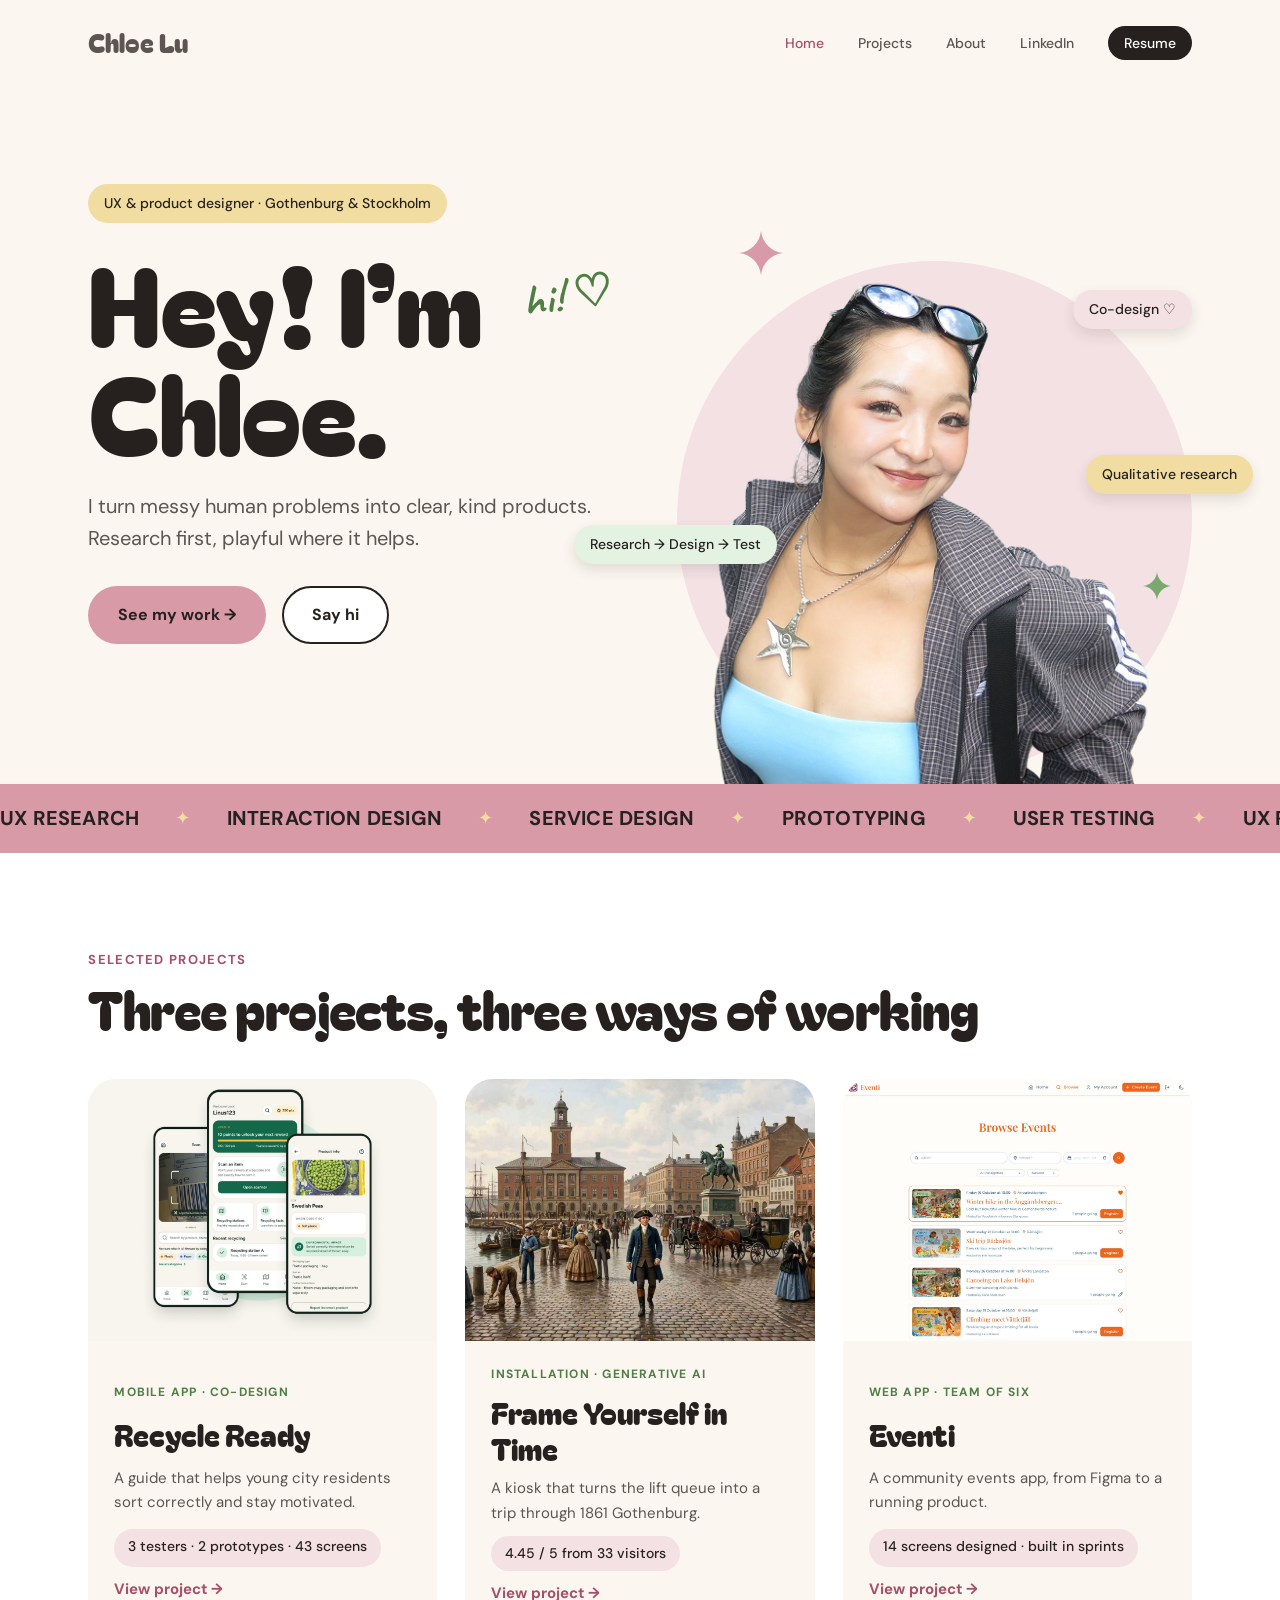
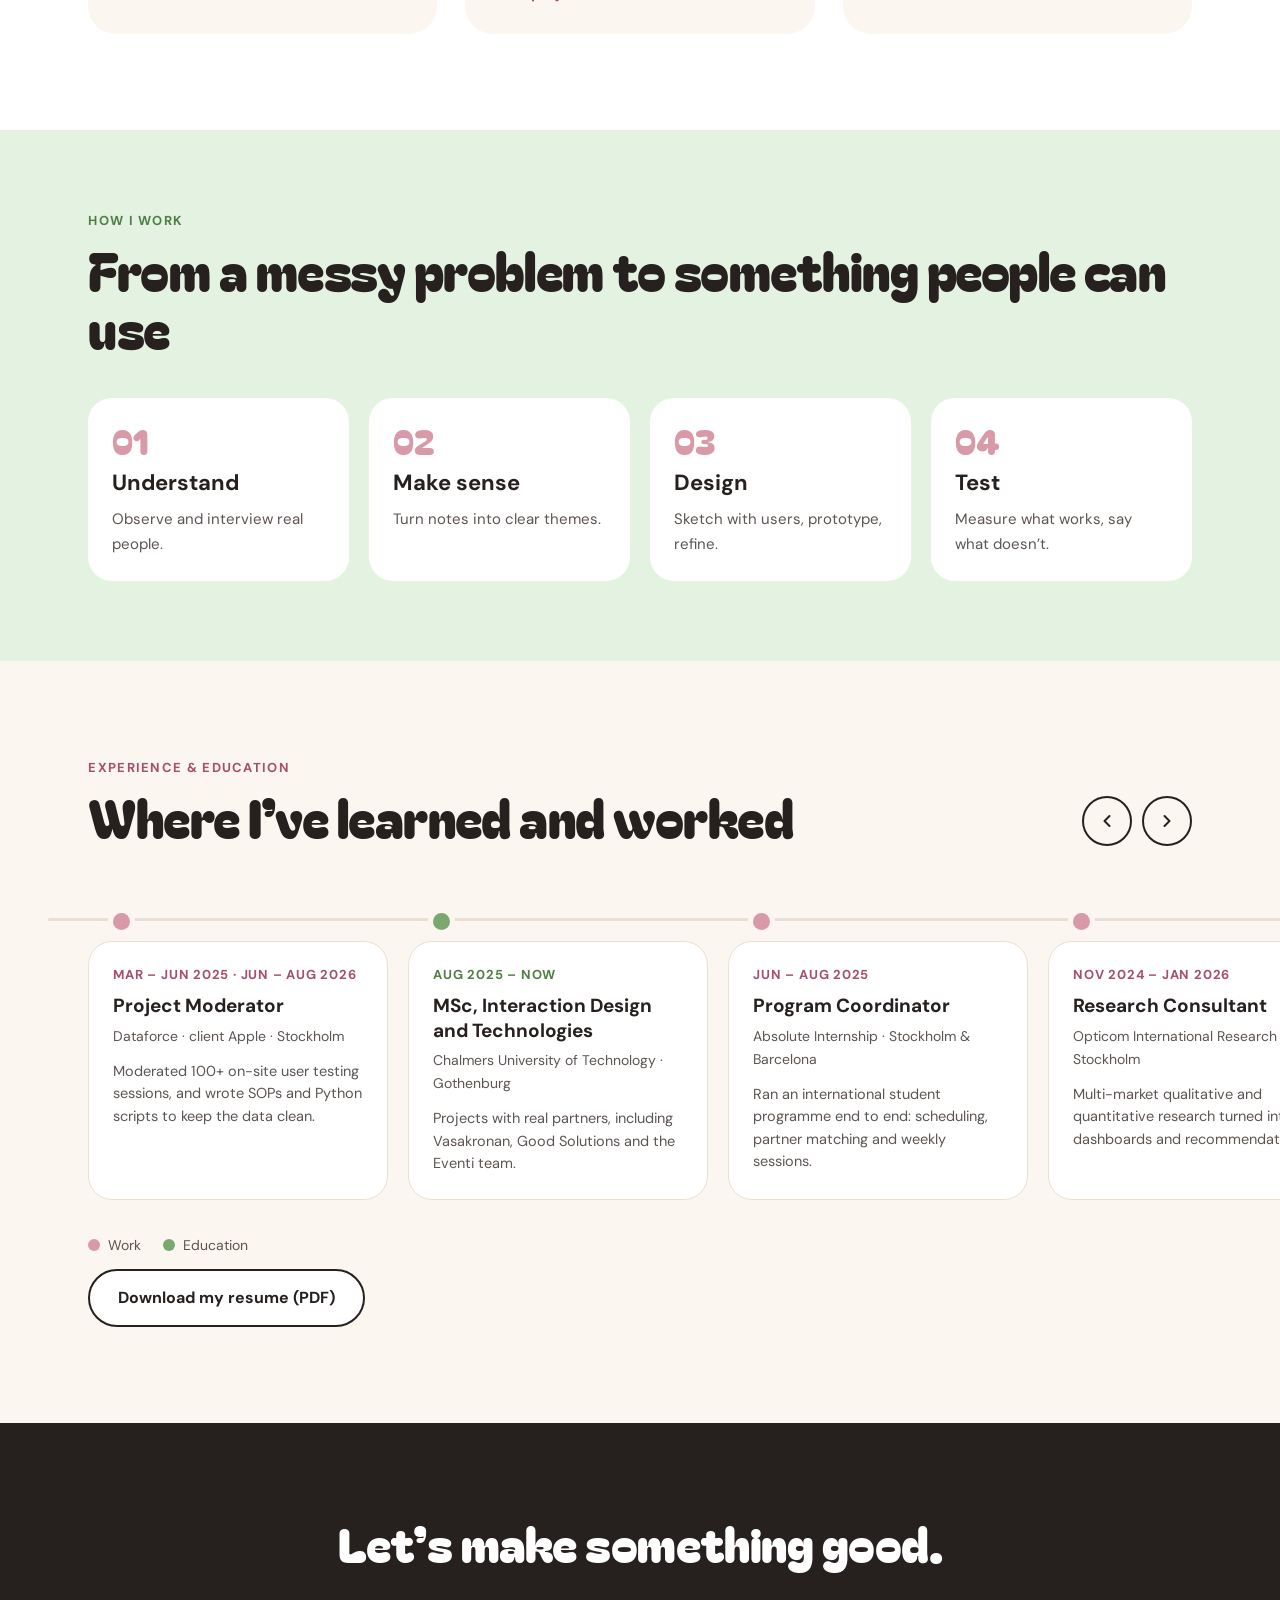
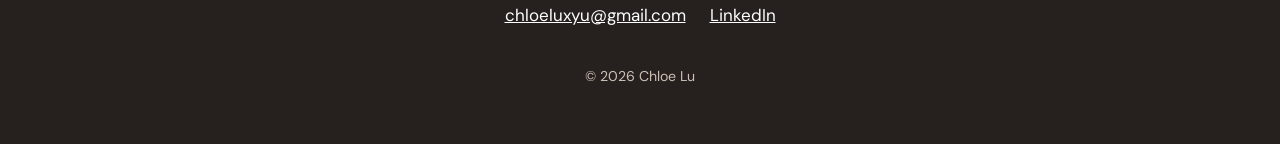
==== commit c6585716: "Hero stickers: move green sticker off face, yellow sticker now Qualitative research" ====
--- a/index.html
+++ b/index.html
@@ -46,7 +46,7 @@
           <img class="me" src="assets/img/Cut-out.png" width="470" height="521" alt="Chloe Lu smiling, with sunglasses on her head and a checked jacket">
           <span class="sticker s1" aria-hidden="true">Research → Design → Test</span>
           <span class="sticker s2" aria-hidden="true">Co-design ♡</span>
-          <span class="sticker s3" aria-hidden="true">2022 – now</span>
+          <span class="sticker s3" aria-hidden="true">Qualitative research</span>
           <svg class="spark a" viewBox="0 0 24 24" fill="currentColor" aria-hidden="true"><path d="M12 0c.7 6.4 5.6 11.3 12 12-6.4.7-11.3 5.6-12 12-.7-6.4-5.6-11.3-12-12C6.4 11.3 11.3 6.4 12 0z"/></svg>
           <svg class="spark b" viewBox="0 0 24 24" fill="currentColor" aria-hidden="true"><path d="M12 0c.7 6.4 5.6 11.3 12 12-6.4.7-11.3 5.6-12 12-.7-6.4-5.6-11.3-12-12C6.4 11.3 11.3 6.4 12 0z"/></svg>
         </div>
--- a/assets/css/home2.css
+++ b/assets/css/home2.css
@@ -52,9 +52,9 @@
 .stage .disc { position: absolute; left: 0; right: 0; bottom: 8px; aspect-ratio: 1; border-radius: 50%; background: var(--pink-soft); }
 .stage .me { position: absolute; left: 50%; bottom: 0; width: 89%; transform: translateX(-50%); height: auto; }
 .sticker { position: absolute; padding: 8px 16px; border-radius: 999px; font-size: 14px; font-weight: 500; box-shadow: 0 6px 14px rgba(38,33,31,.12); white-space: nowrap; animation: floaty 6s ease-in-out infinite; }
-.s1 { left: -4%; top: 38%; background: var(--sage-soft); --r: -6deg; }
+.s1 { left: -20%; top: 56%; background: var(--sage-soft); --r: -6deg; }
 .s2 { right: 0; top: 16%; background: var(--pink-soft); --r: 7deg; animation-delay: -2s; }
-.s3 { right: -6%; top: 46%; background: var(--butter); --r: -4deg; animation-delay: -4s; }
+.s3 { right: -12%; top: 44%; background: var(--butter); --r: -4deg; animation-delay: -4s; }
 @keyframes floaty { 0%,100% { transform: translateY(0) rotate(var(--r)); } 50% { transform: translateY(-9px) rotate(var(--r)); } }
 .spark { position: absolute; width: 44px; color: var(--pink); will-change: transform; }
 .spark.a { left: 12%; top: 6%; } .spark.b { right: 4%; top: 64%; width: 28px; color: var(--sage); }
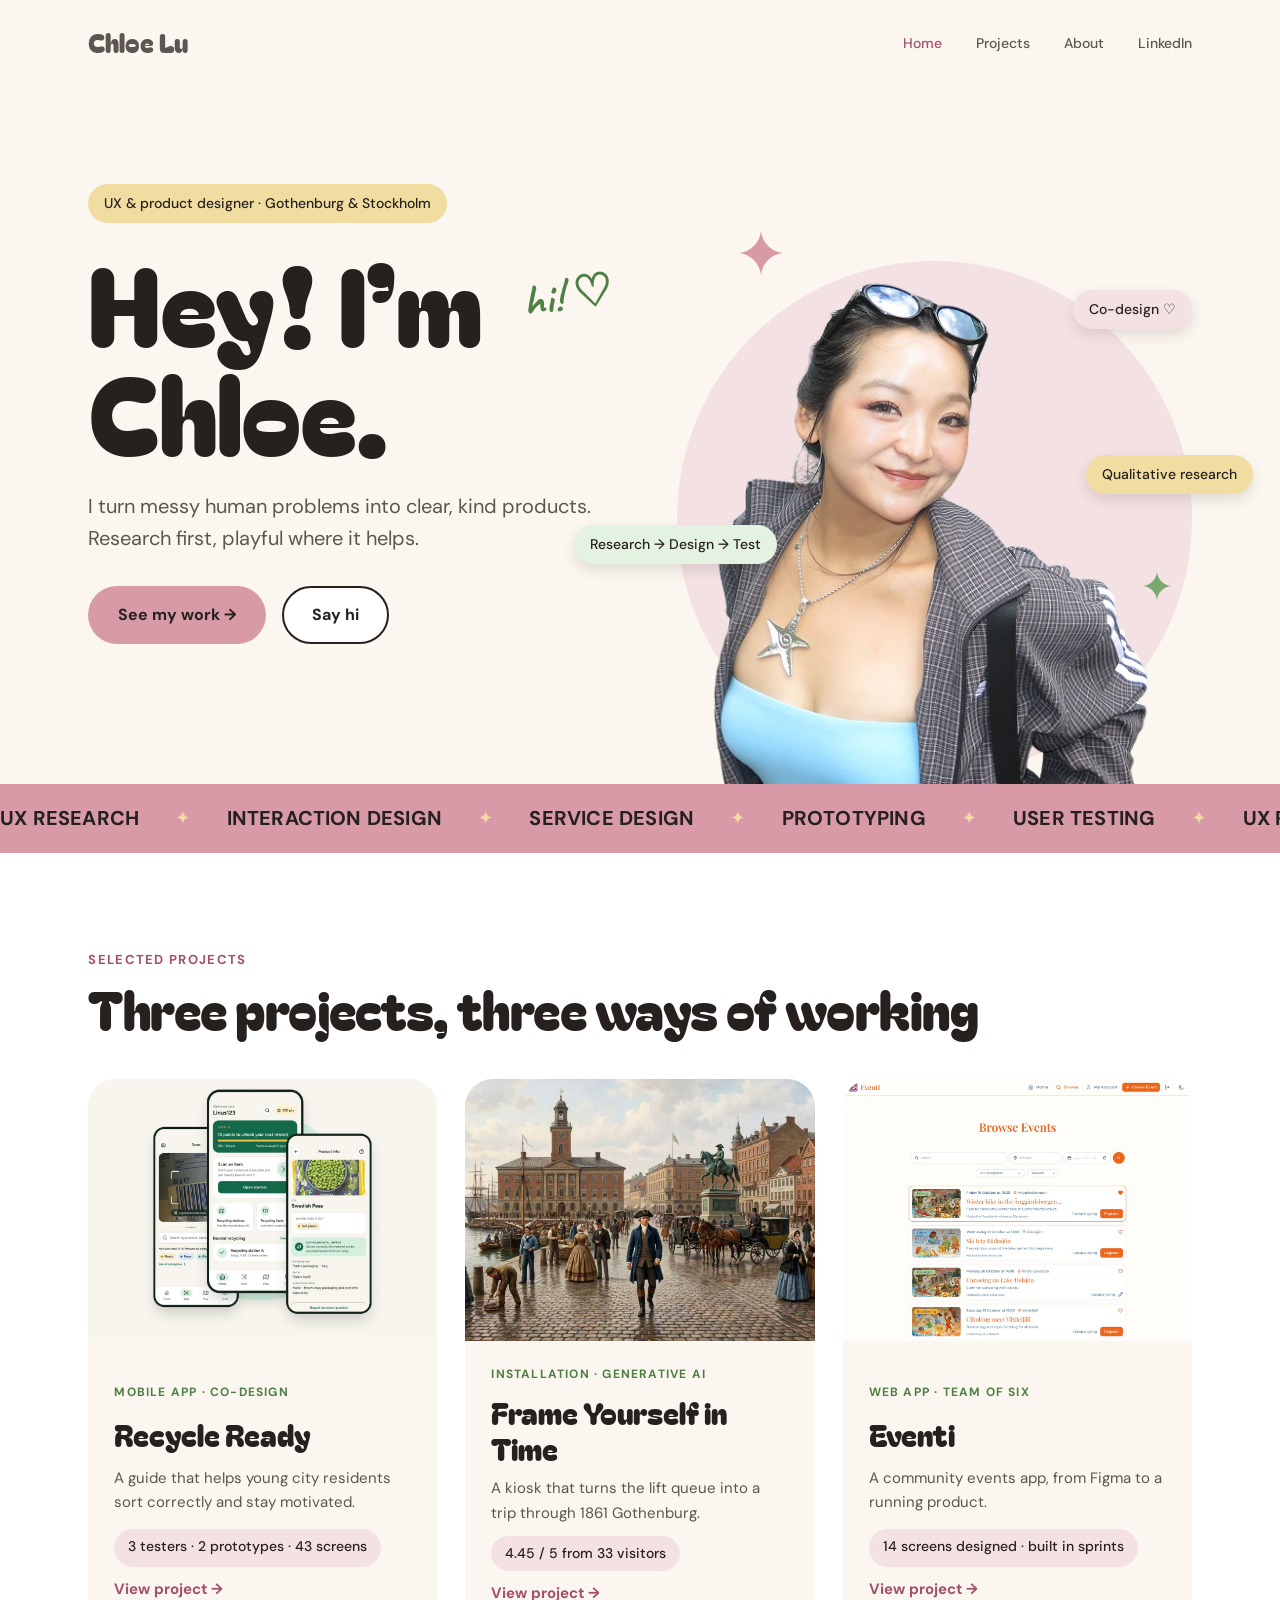
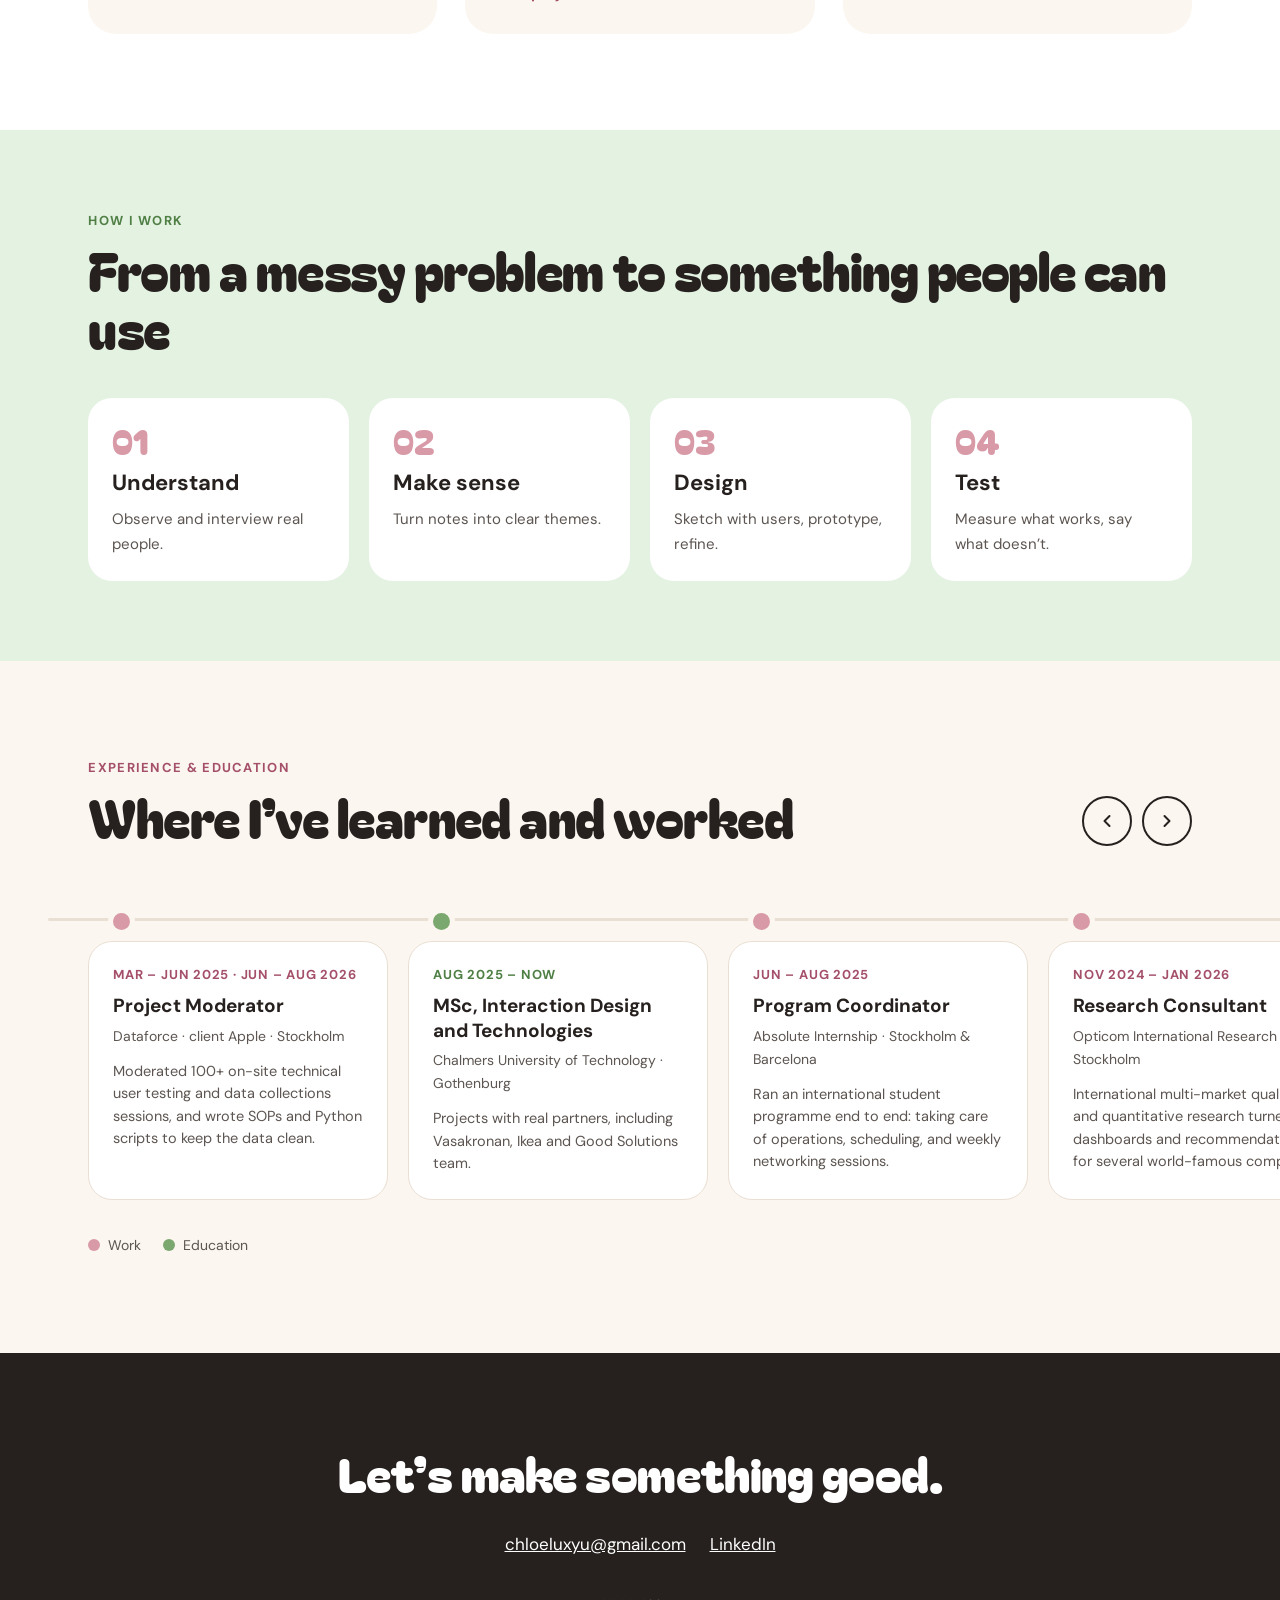
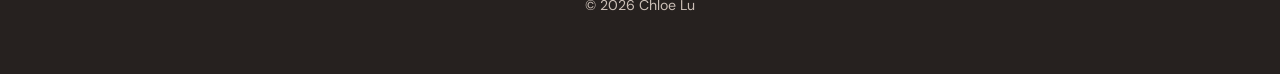
==== commit 0dcc1990: "Hide resume buttons until the PDF is added" ====
--- a/index.html
+++ b/index.html
@@ -25,7 +25,7 @@
           <li><a href="#projects">Projects</a></li>
           <li><a href="about.html">About</a></li>
           <li><a href="https://www.linkedin.com/in/chloe-l-699b5a232/" target="_blank" rel="noopener">LinkedIn</a></li>
-          <li><a class="resume" href="assets/Chloe-Lu-Resume.pdf" target="_blank" rel="noopener">Resume</a></li>
+          <!-- RESUME (re-enable when assets/Chloe-Lu-Resume.pdf exists): <li><a class="resume" href="assets/Chloe-Lu-Resume.pdf" target="_blank" rel="noopener">Resume</a></li> -->
         </ul>
       </nav>
 
@@ -46,7 +46,7 @@
           <img class="me" src="assets/img/Cut-out.png" width="470" height="521" alt="Chloe Lu smiling, with sunglasses on her head and a checked jacket">
           <span class="sticker s1" aria-hidden="true">Research → Design → Test</span>
           <span class="sticker s2" aria-hidden="true">Co-design ♡</span>
-          <span class="sticker s3" aria-hidden="true">Qualitative research</span>
+          <span class="sticker s3" aria-hidden="true">Qualitative research </span>
           <svg class="spark a" viewBox="0 0 24 24" fill="currentColor" aria-hidden="true"><path d="M12 0c.7 6.4 5.6 11.3 12 12-6.4.7-11.3 5.6-12 12-.7-6.4-5.6-11.3-12-12C6.4 11.3 11.3 6.4 12 0z"/></svg>
           <svg class="spark b" viewBox="0 0 24 24" fill="currentColor" aria-hidden="true"><path d="M12 0c.7 6.4 5.6 11.3 12 12-6.4.7-11.3 5.6-12 12-.7-6.4-5.6-11.3-12-12C6.4 11.3 11.3 6.4 12 0z"/></svg>
         </div>
@@ -133,18 +133,19 @@
 
         <div class="tl-scroll" tabindex="0" aria-label="Experience and education timeline, most recent first">
           <ol class="tl-track" style="list-style:none;margin-bottom:0">
-            <li class="tl-item"><span class="when">Mar – Jun 2025 · Jun – Aug 2026</span><h3>Project Moderator</h3><span class="org">Dataforce · client Apple · Stockholm</span><p>Moderated 100+ on-site user testing sessions, and wrote SOPs and Python scripts to keep the data clean.</p></li>
-            <li class="tl-item edu"><span class="when">Aug 2025 – now</span><h3>MSc, Interaction Design and Technologies</h3><span class="org">Chalmers University of Technology · Gothenburg</span><p>Projects with real partners, including Vasakronan, Good Solutions and the Eventi team.</p></li>
-            <li class="tl-item"><span class="when">Jun – Aug 2025</span><h3>Program Coordinator</h3><span class="org">Absolute Internship · Stockholm &amp; Barcelona</span><p>Ran an international student programme end to end: scheduling, partner matching and weekly sessions.</p></li>
-            <li class="tl-item"><span class="when">Nov 2024 – Jan 2026</span><h3>Research Consultant</h3><span class="org">Opticom International Research · Stockholm</span><p>Multi-market qualitative and quantitative research turned into dashboards and recommendations.</p></li>
+            <li class="tl-item"><span class="when">Mar – Jun 2025 · Jun – Aug 2026</span><h3>Project Moderator</h3><span class="org">Dataforce · client Apple · Stockholm</span><p>Moderated 100+ on-site technical user testing and data collections sessions, and wrote SOPs and Python scripts to keep the data clean.</p></li>
+            <li class="tl-item edu"><span class="when">Aug 2025 – now</span><h3>MSc, Interaction Design and Technologies</h3><span class="org">Chalmers University of Technology · Gothenburg</span><p>Projects with real partners, including Vasakronan, Ikea and Good Solutions team.</p></li>
+            <li class="tl-item"><span class="when">Jun – Aug 2025</span><h3>Program Coordinator</h3><span class="org">Absolute Internship · Stockholm &amp; Barcelona</span><p>Ran an international student programme end to end: taking care of operations, scheduling, and weekly networking sessions.</p></li>
+            <li class="tl-item"><span class="when">Nov 2024 – Jan 2026</span><h3>Research Consultant</h3><span class="org">Opticom International Research · Stockholm</span><p>International multi-market qualitative and quantitative research turned into dashboards and recommendations for several world-famous companies.</p></li>
             <li class="tl-item"><span class="when">Jan – Jun 2024</span><h3>UX/UI Intern</h3><span class="org">Buddycompany · Stockholm</span><p>Ran research and A/B tests, and designed web and mobile flows. Redesigns raised task completion by 20% and engagement by 30%.</p></li>
-            <li class="tl-item edu"><span class="when">Aug 2021 – Jun 2024</span><h3>BSc, Computer and Systems Sciences</h3><span class="org">Stockholm University</span><p>Thesis on how designers with different technical experience use a Figma-to-Android Studio plugin.</p></li>
+            <li class="tl-item edu"><span class="when">Aug 2021 – Jun 2024</span><h3>BSc, Computer and Systems Sciences</h3><span class="org">Stockholm University</span><p>Thesis on how designers with different technical experience use a Figma design-to-Android Studio code plugin.</p></li>
           </ol>
         </div>
         <div class="tl-legend" aria-hidden="true"><span><i></i>Work</span><span><i class="e"></i>Education</span></div>
+        <!-- RESUME (re-enable when assets/Chloe-Lu-Resume.pdf exists):
         <div class="resume-cta">
           <a class="btn ghost" href="assets/Chloe-Lu-Resume.pdf" target="_blank" rel="noopener">Download my resume (PDF)</a>
-        </div>
+        </div> -->
       </div>
     </section>
   </main>
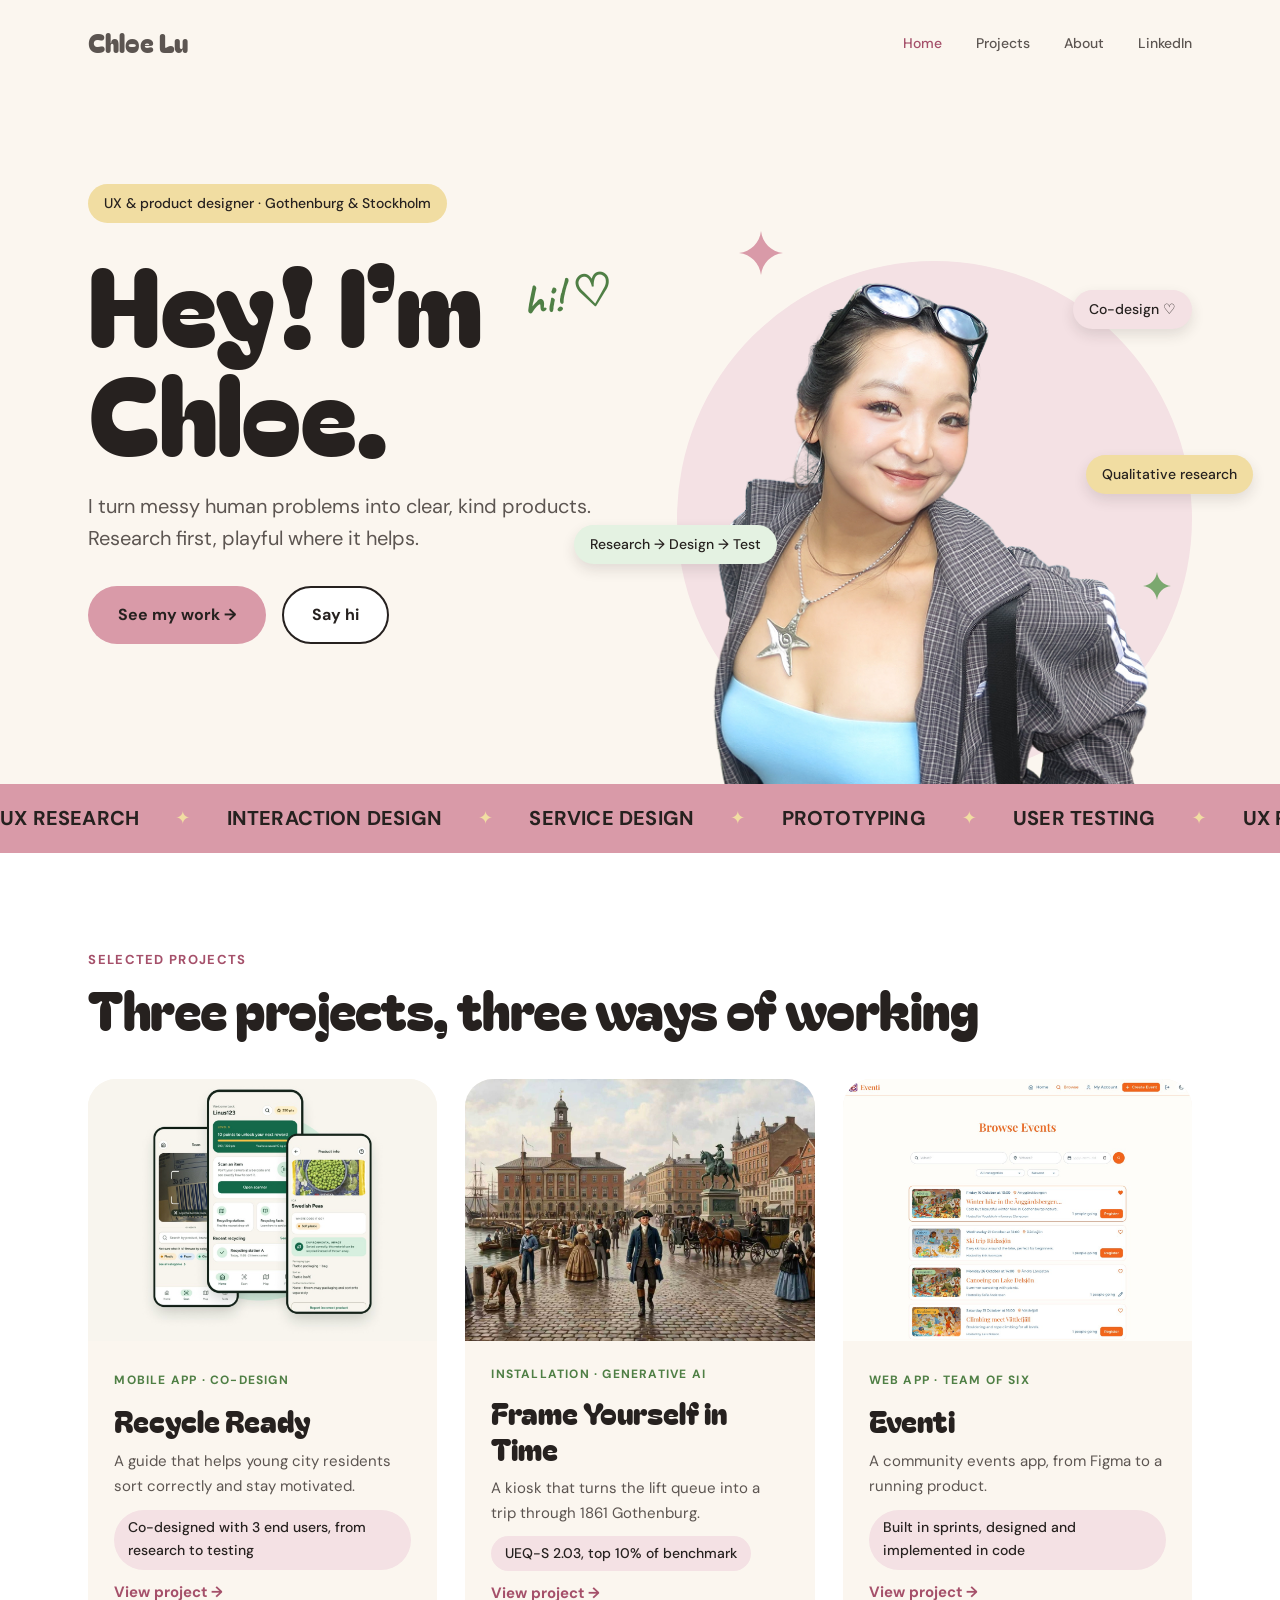
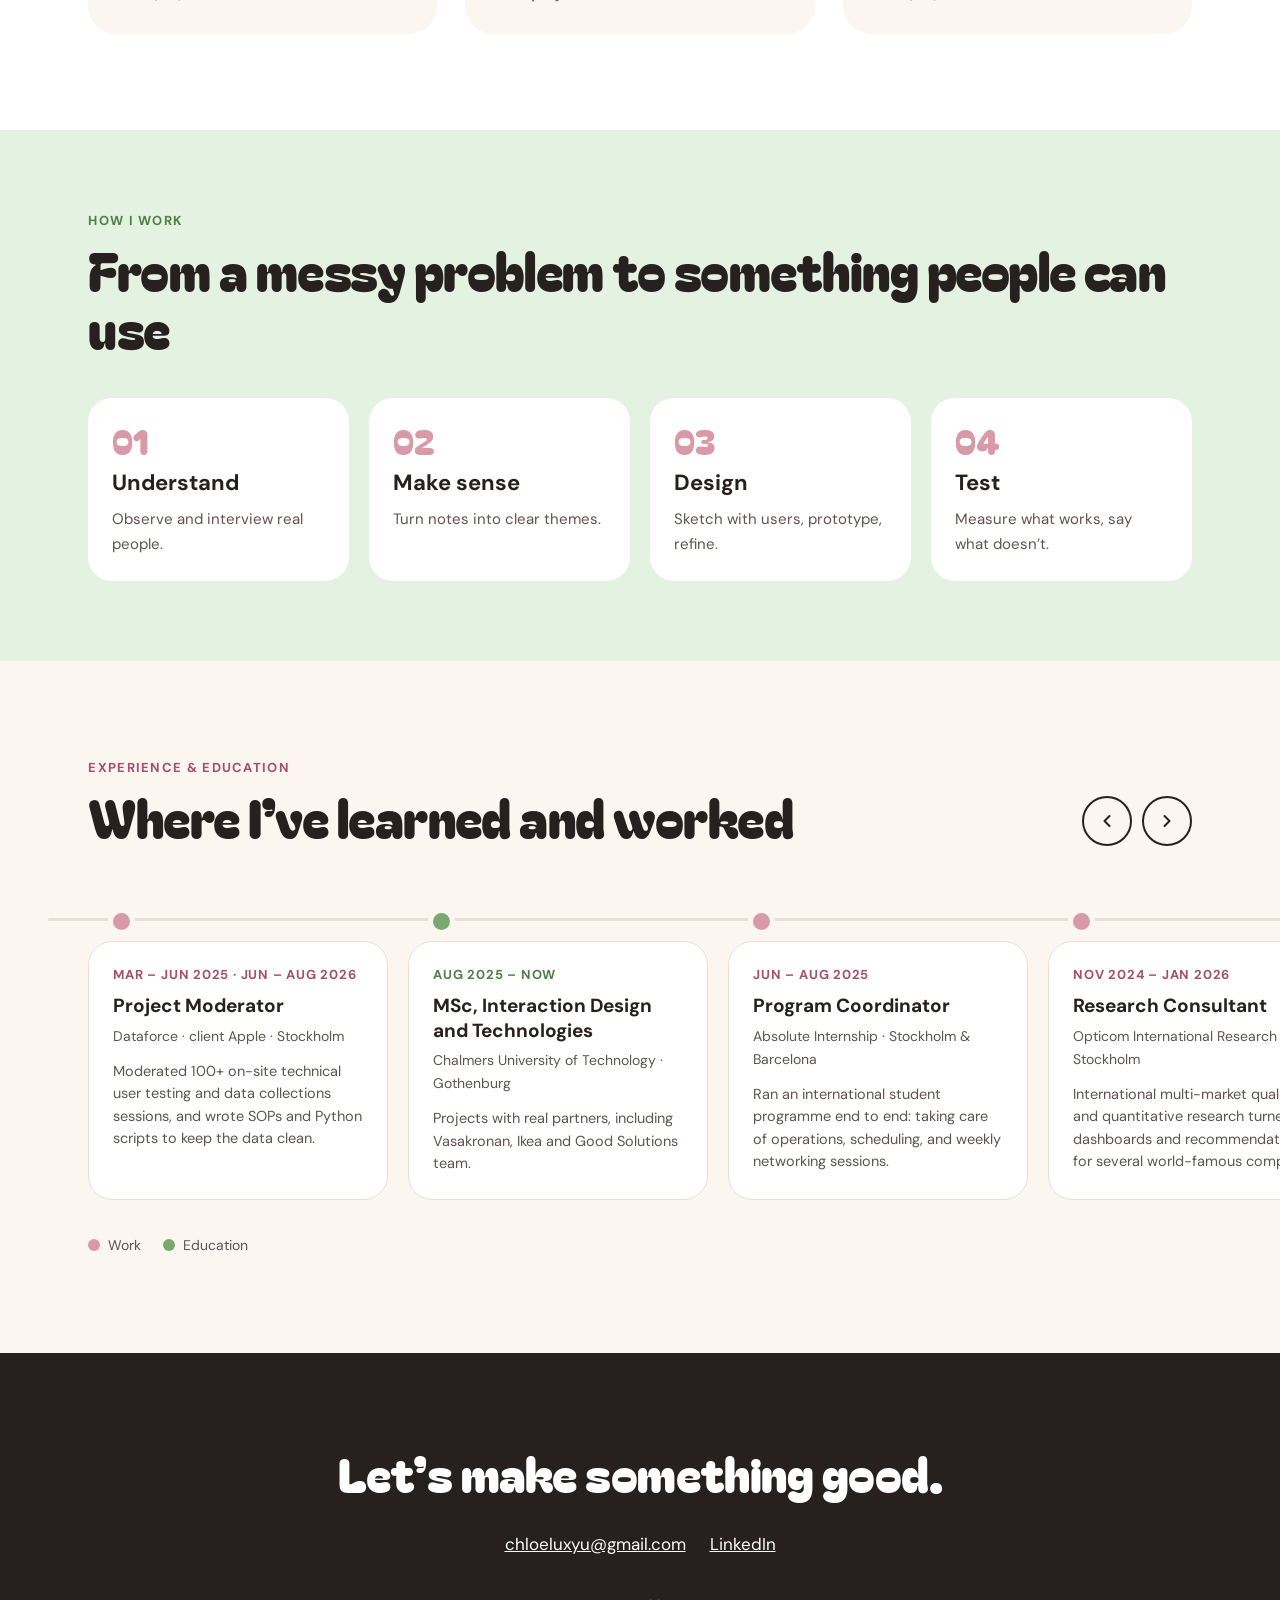
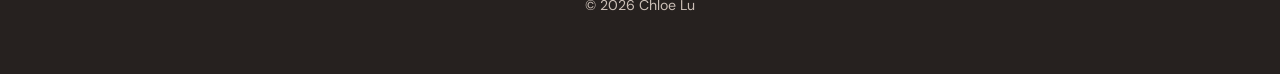
==== commit 44ec53c5: "Homepage: update project chips; keep resume hidden until PDF exists" ====
--- a/index.html
+++ b/index.html
@@ -75,7 +75,7 @@
               <span class="kind">Mobile app · co-design</span>
               <h3>Recycle Ready</h3>
               <p>A guide that helps young city residents sort correctly and stay motivated.</p>
-              <span class="chip">3 testers · 2 prototypes · 43 screens</span>
+              <span class="chip">Co-designed with 3 end users, from research to testing</span>
               <span class="more">View project →</span>
             </div>
           </a>
@@ -85,7 +85,7 @@
               <span class="kind">Installation · generative AI</span>
               <h3>Frame Yourself in Time</h3>
               <p>A kiosk that turns the lift queue into a trip through 1861 Gothenburg.</p>
-              <span class="chip">4.45 / 5 from 33 visitors</span>
+              <span class="chip">UEQ-S 2.03, top 10% of benchmark</span>
               <span class="more">View project →</span>
             </div>
           </a>
@@ -95,7 +95,7 @@
               <span class="kind">Web app · team of six</span>
               <h3>Eventi</h3>
               <p>A community events app, from Figma to a running product.</p>
-              <span class="chip">14 screens designed · built in sprints</span>
+              <span class="chip">Built in sprints, designed and implemented in code</span>
               <span class="more">View project →</span>
             </div>
           </a>
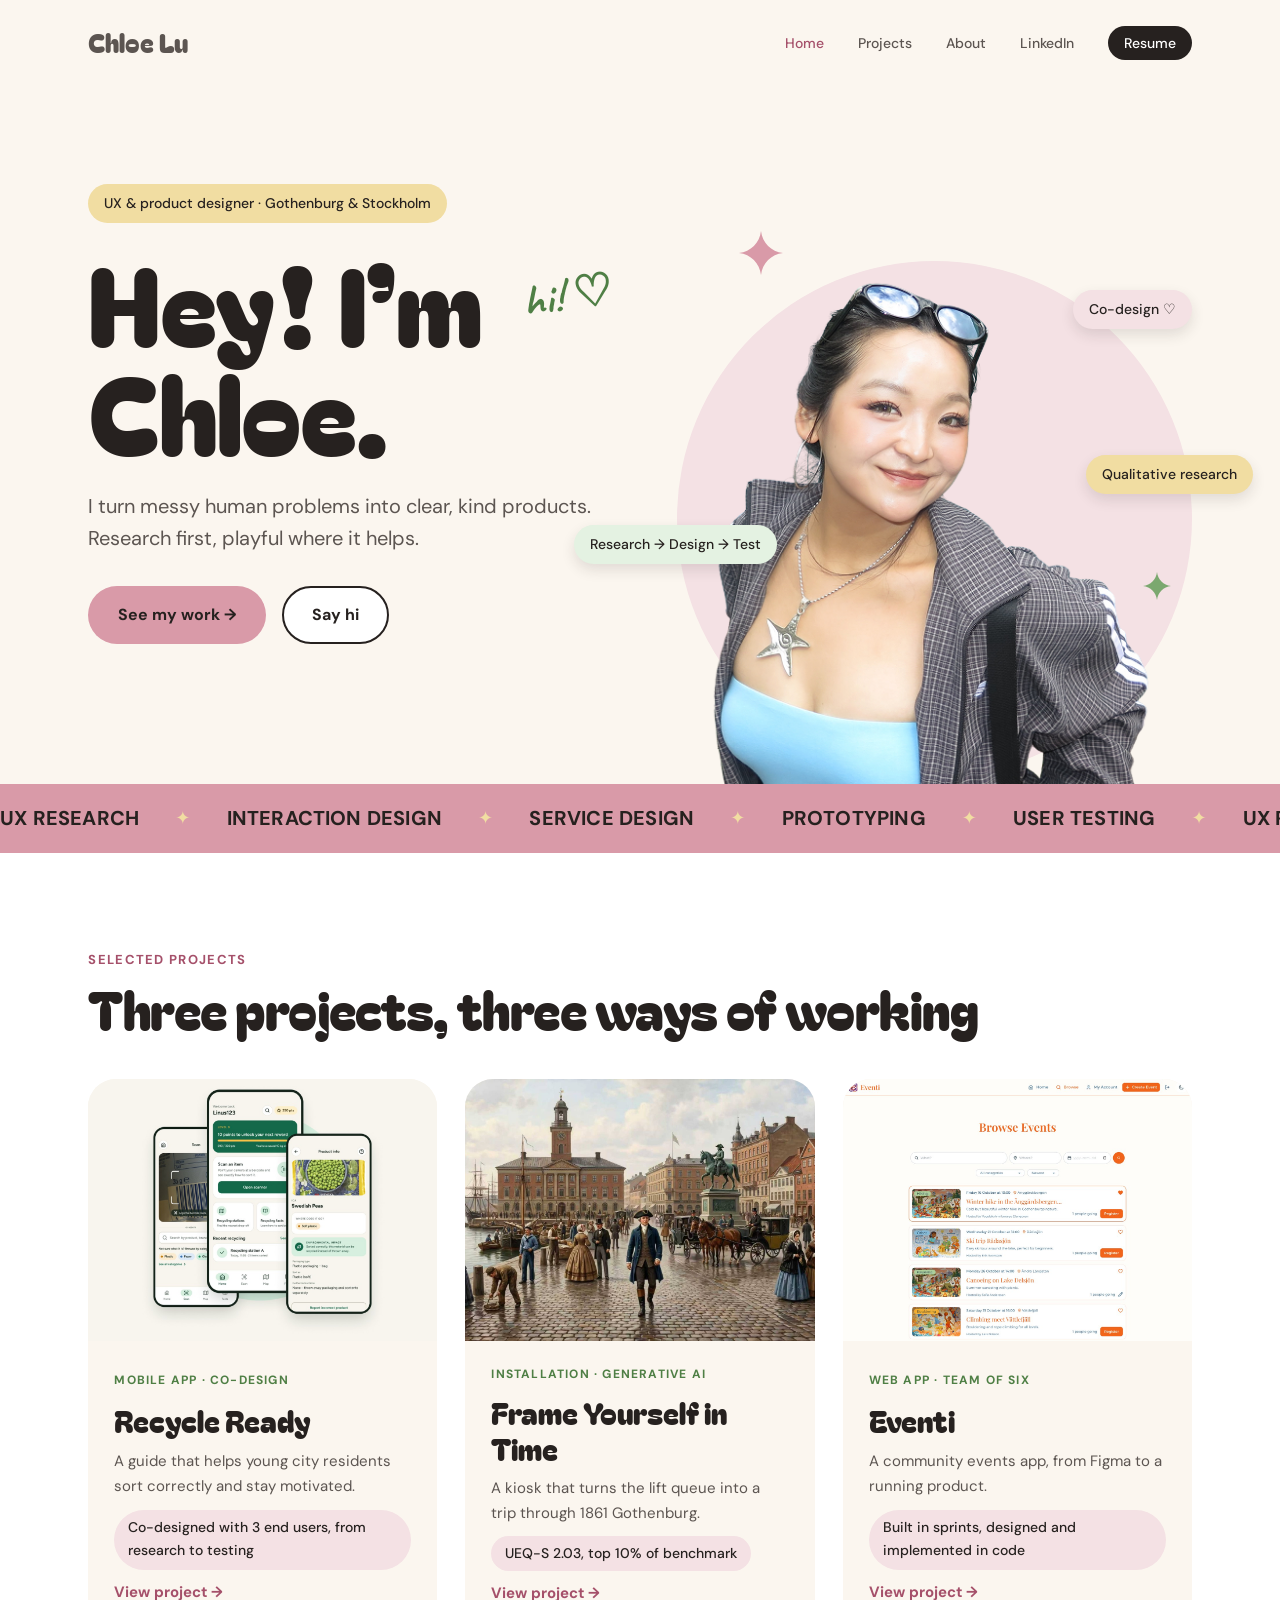
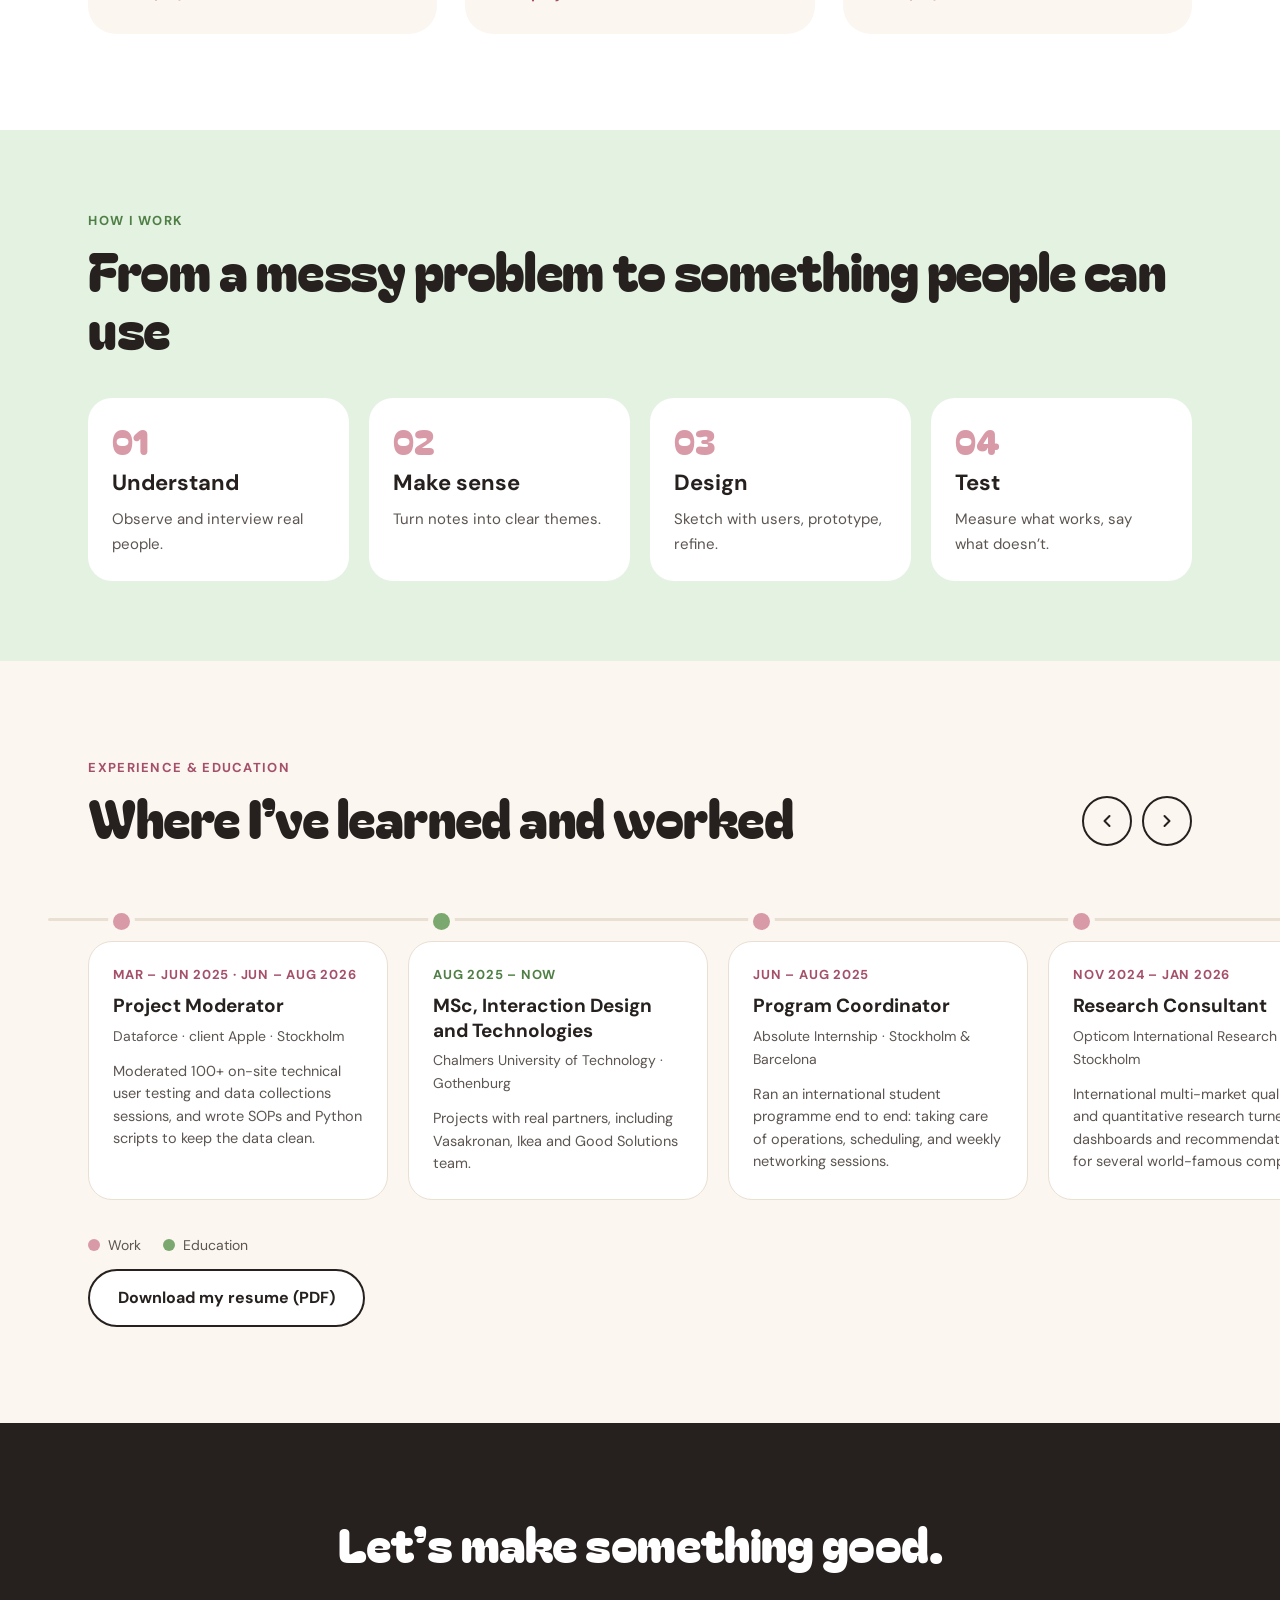
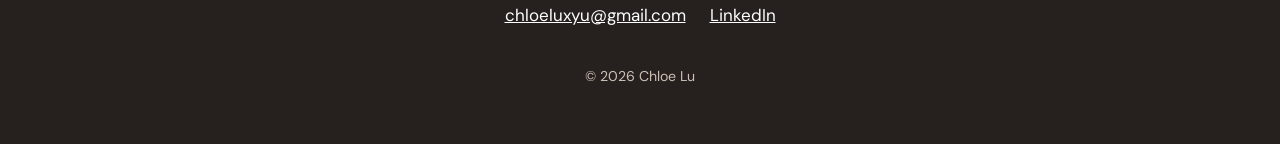
==== commit 90ad3ec7: "Add resume PDF and enable resume buttons" ====
--- a/index.html
+++ b/index.html
@@ -25,7 +25,7 @@
           <li><a href="#projects">Projects</a></li>
           <li><a href="about.html">About</a></li>
           <li><a href="https://www.linkedin.com/in/chloe-l-699b5a232/" target="_blank" rel="noopener">LinkedIn</a></li>
-          <!-- RESUME (re-enable when assets/Chloe-Lu-Resume.pdf exists): <li><a class="resume" href="assets/Chloe-Lu-Resume.pdf" target="_blank" rel="noopener">Resume</a></li> -->
+          <li><a class="resume" href="assets/Chloe-Lu-Resume.pdf" target="_blank" rel="noopener">Resume</a></li>
         </ul>
       </nav>
 
@@ -142,10 +142,9 @@
           </ol>
         </div>
         <div class="tl-legend" aria-hidden="true"><span><i></i>Work</span><span><i class="e"></i>Education</span></div>
-        <!-- RESUME (re-enable when assets/Chloe-Lu-Resume.pdf exists):
         <div class="resume-cta">
           <a class="btn ghost" href="assets/Chloe-Lu-Resume.pdf" target="_blank" rel="noopener">Download my resume (PDF)</a>
-        </div> -->
+        </div>
       </div>
     </section>
   </main>
